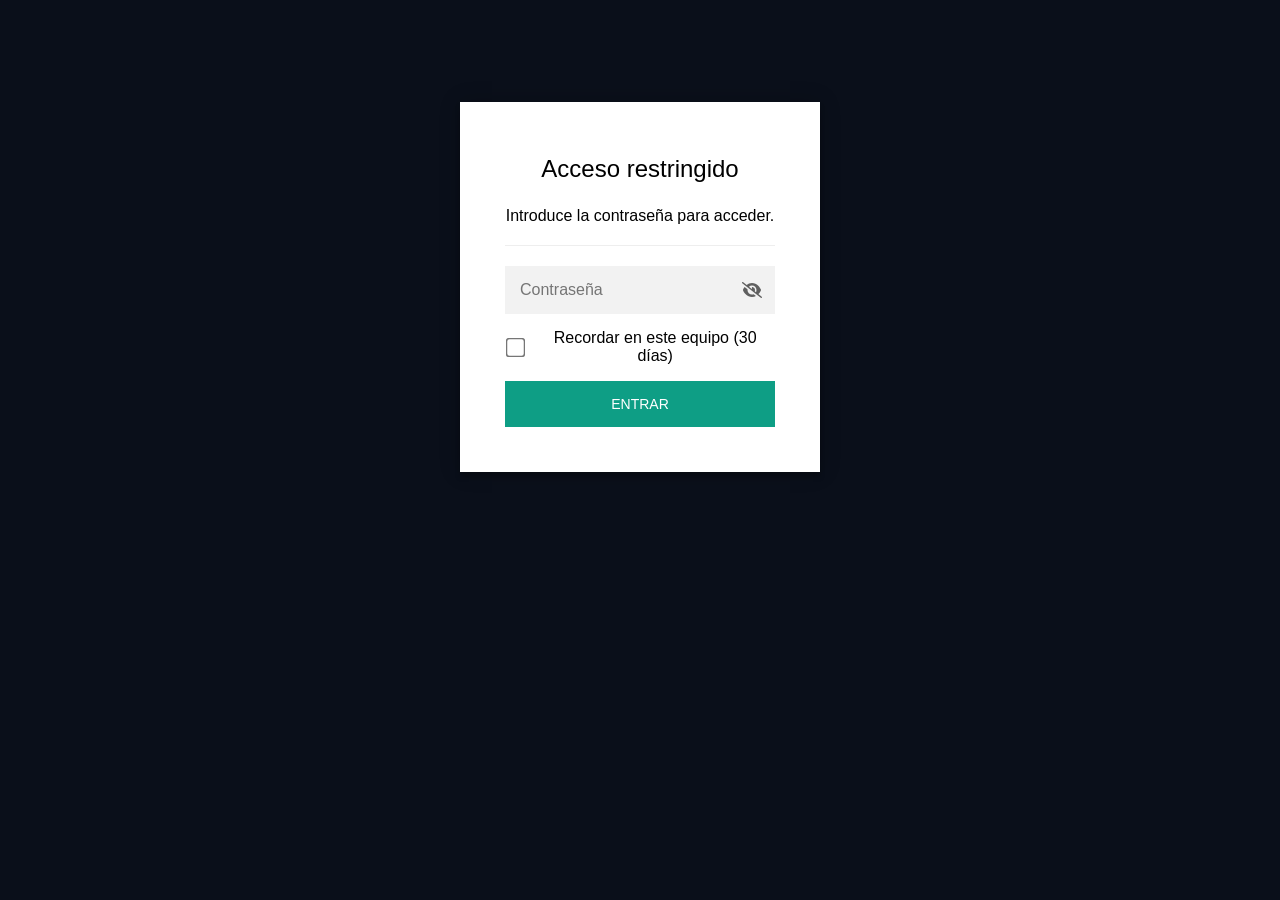
==== mccp-demo-completa-v0.1.0.html @ f87495f0 "Demo completa (presentador A→D) + portada por bloques + Fase D (cifrado) Co-Authored-By: Claude Opus" ====
<!DOCTYPE html>
<html class="staticrypt-html">
    <head>
        <meta charset="utf-8" />
        <title>Acceso restringido</title>
        <meta name="viewport" content="width=device-width, initial-scale=1" />

        <!-- do not cache this page -->
        <meta http-equiv="cache-control" content="max-age=0" />
        <meta http-equiv="cache-control" content="no-cache" />
        <meta http-equiv="expires" content="0" />
        <meta http-equiv="expires" content="Tue, 01 Jan 1980 1:00:00 GMT" />
        <meta http-equiv="pragma" content="no-cache" />

        <style>
            .staticrypt-hr {
                margin-top: 20px;
                margin-bottom: 20px;
                border: 0;
                border-top: 1px solid #eee;
            }

            .staticrypt-page {
                width: 360px;
                padding: 8% 0 0;
                margin: auto;
                box-sizing: border-box;
            }

            .staticrypt-form {
                position: relative;
                z-index: 1;
                background: #ffffff;
                max-width: 360px;
                margin: 0 auto 100px;
                padding: 45px;
                text-align: center;
                box-shadow: 0 0 20px 0 rgba(0, 0, 0, 0.2), 0 5px 5px 0 rgba(0, 0, 0, 0.24);
            }

            .staticrypt-form input[type="password"],
            input[type="text"] {
                background: inherit;
                border: 0;
                box-sizing: border-box; /* This ensures padding is included in the total width */
                font-size: 14px;
                outline: 0;
                padding: 15px 30px 15px 15px; /* Adjust the padding to ensure there is space for the icon */
                width: 100%;
            }

            .staticrypt-password-container {
                position: relative;
                outline: 0;
                background: #f2f2f2;
                width: 100%;
                border: 0;
                margin: 0 0 15px;
                box-sizing: border-box;
            }

            .staticrypt-toggle-password-visibility {
                cursor: pointer;
                height: 20px;
                opacity: 60%;
                padding: 13px;
                position: absolute;
                right: 0;
                top: 50%;
                transform: translateY(-50%);
                width: 20px;
            }

            .staticrypt-form .staticrypt-decrypt-button {
                text-transform: uppercase;
                outline: 0;
                background: #0e9e85;
                width: 100%;
                border: 0;
                padding: 15px;
                color: #ffffff;
                font-size: 14px;
                cursor: pointer;
            }

            .staticrypt-form .staticrypt-decrypt-button:hover,
            .staticrypt-form .staticrypt-decrypt-button:active,
            .staticrypt-form .staticrypt-decrypt-button:focus {
                background: #0e9e85;
                filter: brightness(92%);
            }

            .staticrypt-html {
                height: 100%;
            }

            .staticrypt-body {
                height: 100%;
                margin: 0;
            }

            .staticrypt-content {
                height: 100%;
                margin-bottom: 1em;
                background: #0a0f1a;
                font-family: "Arial", sans-serif;
                -webkit-font-smoothing: antialiased;
                -moz-osx-font-smoothing: grayscale;
            }

            .staticrypt-instructions {
                margin-top: -1em;
                margin-bottom: 1em;
            }

            .staticrypt-title {
                font-size: 1.5em;
            }

            label.staticrypt-remember {
                display: flex;
                align-items: center;
                margin-bottom: 1em;
            }

            .staticrypt-remember input[type="checkbox"] {
                transform: scale(1.5);
                margin-right: 1em;
            }

            .hidden {
                display: none !important;
            }

            .staticrypt-spinner-container {
                height: 100%;
                display: flex;
                align-items: center;
                justify-content: center;
            }

            .staticrypt-spinner {
                display: inline-block;
                width: 2rem;
                height: 2rem;
                vertical-align: text-bottom;
                border: 0.25em solid gray;
                border-right-color: transparent;
                border-radius: 50%;
                -webkit-animation: spinner-border 0.75s linear infinite;
                animation: spinner-border 0.75s linear infinite;
                animation-duration: 0.75s;
                animation-timing-function: linear;
                animation-delay: 0s;
                animation-iteration-count: infinite;
                animation-direction: normal;
                animation-fill-mode: none;
                animation-play-state: running;
                animation-name: spinner-border;
            }

            @keyframes spinner-border {
                100% {
                    transform: rotate(360deg);
                }
            }

            @media screen and (-webkit-min-device-pixel-ratio: 0) {
                .staticrypt-form input[type="password"],
                input[type="text"] {
                    font-size: 16px;
                }
            }
        </style>
    </head>

    <body class="staticrypt-body">
        <div id="staticrypt_loading" class="staticrypt-spinner-container">
            <div class="staticrypt-spinner"></div>
        </div>

        <div id="staticrypt_content" class="staticrypt-content hidden">
            <div class="staticrypt-page">
                <div class="staticrypt-form">
                    <div class="staticrypt-instructions">
                        <p class="staticrypt-title">Acceso restringido</p>
                        <p>Introduce la contraseña para acceder.</p>
                    </div>

                    <hr class="staticrypt-hr" />

                    <form id="staticrypt-form" action="#" method="post">
                        <div class="staticrypt-password-container">
                            <input
                                id="staticrypt-password"
                                type="password"
                                name="password"
                                placeholder="Contraseña"
                                autofocus
                            />

                            <img
                                class="staticrypt-toggle-password-visibility"
                                alt="Show password"
                                title="Show password"
                                src="[data-uri]"
                            />
                        </div>

                        <label id="staticrypt-remember-label" class="staticrypt-remember hidden">
                            <input id="staticrypt-remember" type="checkbox" name="remember" />
                            Recordar en este equipo (30 días)
                        </label>

                        <input type="submit" class="staticrypt-decrypt-button" value="Entrar" />
                    </form>
                </div>
            </div>
        </div>

        <script>
            // these variables will be filled when generating the file - the template format is 'variable_name'
            const staticryptInitiator = ((function(){
  const exports = {};
  const cryptoEngine = ((function(){
  const exports = {};
  const { subtle } = crypto;

const IV_BITS = 16 * 8;
const HEX_BITS = 4;
const ENCRYPTION_ALGO = "AES-CBC";

/**
 * Translates between utf8 encoded hexadecimal strings
 * and Uint8Array bytes.
 */
const HexEncoder = {
    /**
     * hex string -> bytes
     * @param {string} hexString
     * @returns {Uint8Array}
     */
    parse: function (hexString) {
        if (hexString.length % 2 !== 0) throw "Invalid hexString";
        const arrayBuffer = new Uint8Array(hexString.length / 2);

        for (let i = 0; i < hexString.length; i += 2) {
            const byteValue = parseInt(hexString.substring(i, i + 2), 16);
            if (isNaN(byteValue)) {
                throw "Invalid hexString";
            }
            arrayBuffer[i / 2] = byteValue;
        }
        return arrayBuffer;
    },

    /**
     * bytes -> hex string
     * @param {Uint8Array} bytes
     * @returns {string}
     */
    stringify: function (bytes) {
        const hexBytes = [];

        for (let i = 0; i < bytes.length; ++i) {
            let byteString = bytes[i].toString(16);
            if (byteString.length < 2) {
                byteString = "0" + byteString;
            }
            hexBytes.push(byteString);
        }
        return hexBytes.join("");
    },
};

/**
 * Translates between utf8 strings and Uint8Array bytes.
 */
const UTF8Encoder = {
    parse: function (str) {
        return new TextEncoder().encode(str);
    },

    stringify: function (bytes) {
        return new TextDecoder().decode(bytes);
    },
};

/**
 * Salt and encrypt a msg with a password.
 */
async function encrypt(msg, hashedPassword) {
    // Must be 16 bytes, unpredictable, and preferably cryptographically random. However, it need not be secret.
    // https://developer.mozilla.org/en-US/docs/Web/API/SubtleCrypto/encrypt#parameters
    const iv = crypto.getRandomValues(new Uint8Array(IV_BITS / 8));

    const key = await subtle.importKey("raw", HexEncoder.parse(hashedPassword), ENCRYPTION_ALGO, false, ["encrypt"]);

    const encrypted = await subtle.encrypt(
        {
            name: ENCRYPTION_ALGO,
            iv: iv,
        },
        key,
        UTF8Encoder.parse(msg)
    );

    // iv will be 32 hex characters, we prepend it to the ciphertext for use in decryption
    return HexEncoder.stringify(iv) + HexEncoder.stringify(new Uint8Array(encrypted));
}
exports.encrypt = encrypt;

/**
 * Decrypt a salted msg using a password.
 *
 * @param {string} encryptedMsg
 * @param {string} hashedPassword
 * @returns {Promise<string>}
 */
async function decrypt(encryptedMsg, hashedPassword) {
    const ivLength = IV_BITS / HEX_BITS;
    const iv = HexEncoder.parse(encryptedMsg.substring(0, ivLength));
    const encrypted = encryptedMsg.substring(ivLength);

    const key = await subtle.importKey("raw", HexEncoder.parse(hashedPassword), ENCRYPTION_ALGO, false, ["decrypt"]);

    const outBuffer = await subtle.decrypt(
        {
            name: ENCRYPTION_ALGO,
            iv: iv,
        },
        key,
        HexEncoder.parse(encrypted)
    );

    return UTF8Encoder.stringify(new Uint8Array(outBuffer));
}
exports.decrypt = decrypt;

/**
 * Salt and hash the password so it can be stored in localStorage without opening a password reuse vulnerability.
 *
 * @param {string} password
 * @param {string} salt
 * @returns {Promise<string>}
 */
async function hashPassword(password, salt) {
    // we hash the password in multiple steps, each adding more iterations. This is because we used to allow less
    // iterations, so for backward compatibility reasons, we need to support going from that to more iterations.
    let hashedPassword = await hashLegacyRound(password, salt);

    hashedPassword = await hashSecondRound(hashedPassword, salt);

    return hashThirdRound(hashedPassword, salt);
}
exports.hashPassword = hashPassword;

/**
 * This hashes the password with 1k iterations. This is a low number, we need this function to support backwards
 * compatibility.
 *
 * @param {string} password
 * @param {string} salt
 * @returns {Promise<string>}
 */
function hashLegacyRound(password, salt) {
    return pbkdf2(password, salt, 1000, "SHA-1");
}
exports.hashLegacyRound = hashLegacyRound;

/**
 * Add a second round of iterations. This is because we used to use 1k, so for backwards compatibility with
 * remember-me/autodecrypt links, we need to support going from that to more iterations.
 *
 * @param hashedPassword
 * @param salt
 * @returns {Promise<string>}
 */
function hashSecondRound(hashedPassword, salt) {
    return pbkdf2(hashedPassword, salt, 14000, "SHA-256");
}
exports.hashSecondRound = hashSecondRound;

/**
 * Add a third round of iterations to bring total number to 600k. This is because we used to use 1k, then 15k, so for
 * backwards compatibility with remember-me/autodecrypt links, we need to support going from that to more iterations.
 *
 * @param hashedPassword
 * @param salt
 * @returns {Promise<string>}
 */
function hashThirdRound(hashedPassword, salt) {
    return pbkdf2(hashedPassword, salt, 585000, "SHA-256");
}
exports.hashThirdRound = hashThirdRound;

/**
 * Salt and hash the password so it can be stored in localStorage without opening a password reuse vulnerability.
 *
 * @param {string} password
 * @param {string} salt
 * @param {int} iterations
 * @param {string} hashAlgorithm
 * @returns {Promise<string>}
 */
async function pbkdf2(password, salt, iterations, hashAlgorithm) {
    const key = await subtle.importKey("raw", UTF8Encoder.parse(password), "PBKDF2", false, ["deriveBits"]);

    const keyBytes = await subtle.deriveBits(
        {
            name: "PBKDF2",
            hash: hashAlgorithm,
            iterations,
            salt: UTF8Encoder.parse(salt),
        },
        key,
        256
    );

    return HexEncoder.stringify(new Uint8Array(keyBytes));
}

function generateRandomSalt() {
    const bytes = crypto.getRandomValues(new Uint8Array(128 / 8));

    return HexEncoder.stringify(new Uint8Array(bytes));
}
exports.generateRandomSalt = generateRandomSalt;

async function signMessage(hashedPassword, message) {
    const key = await subtle.importKey(
        "raw",
        HexEncoder.parse(hashedPassword),
        {
            name: "HMAC",
            hash: "SHA-256",
        },
        false,
        ["sign"]
    );
    const signature = await subtle.sign("HMAC", key, UTF8Encoder.parse(message));

    return HexEncoder.stringify(new Uint8Array(signature));
}
exports.signMessage = signMessage;

function getRandomAlphanum() {
    const possibleCharacters = "abcdefghijklmnopqrstuvwxyzABCDEFGHIJKLMNOPQRSTUVWXYZ0123456789";

    let byteArray;
    let parsedInt;

    // Keep generating new random bytes until we get a value that falls
    // within a range that can be evenly divided by possibleCharacters.length
    do {
        byteArray = crypto.getRandomValues(new Uint8Array(1));
        // extract the lowest byte to get an int from 0 to 255 (probably unnecessary, since we're only generating 1 byte)
        parsedInt = byteArray[0] & 0xff;
    } while (parsedInt >= 256 - (256 % possibleCharacters.length));

    // Take the modulo of the parsed integer to get a random number between 0 and totalLength - 1
    const randomIndex = parsedInt % possibleCharacters.length;

    return possibleCharacters[randomIndex];
}

/**
 * Generate a random string of a given length.
 *
 * @param {int} length
 * @returns {string}
 */
function generateRandomString(length) {
    let randomString = "";

    for (let i = 0; i < length; i++) {
        randomString += getRandomAlphanum();
    }

    return randomString;
}
exports.generateRandomString = generateRandomString;

  return exports;
})());
const codec = ((function(){
  const exports = {};
  /**
 * Initialize the codec with the provided cryptoEngine - this return functions to encode and decode messages.
 *
 * @param cryptoEngine - the engine to use for encryption / decryption
 */
function init(cryptoEngine) {
    const exports = {};

    /**
     * Top-level function for encoding a message.
     * Includes password hashing, encryption, and signing.
     *
     * @param {string} msg
     * @param {string} password
     * @param {string} salt
     *
     * @returns {string} The encoded text
     */
    async function encode(msg, password, salt) {
        const hashedPassword = await cryptoEngine.hashPassword(password, salt);

        const encrypted = await cryptoEngine.encrypt(msg, hashedPassword);

        // we use the hashed password in the HMAC because this is effectively what will be used a password (so we can store
        // it in localStorage safely, we don't use the clear text password)
        const hmac = await cryptoEngine.signMessage(hashedPassword, encrypted);

        return hmac + encrypted;
    }
    exports.encode = encode;

    /**
     * Encode using a password that has already been hashed. This is useful to encode multiple messages in a row, that way
     * we don't need to hash the password multiple times.
     *
     * @param {string} msg
     * @param {string} hashedPassword
     *
     * @returns {string} The encoded text
     */
    async function encodeWithHashedPassword(msg, hashedPassword) {
        const encrypted = await cryptoEngine.encrypt(msg, hashedPassword);

        // we use the hashed password in the HMAC because this is effectively what will be used a password (so we can store
        // it in localStorage safely, we don't use the clear text password)
        const hmac = await cryptoEngine.signMessage(hashedPassword, encrypted);

        return hmac + encrypted;
    }
    exports.encodeWithHashedPassword = encodeWithHashedPassword;

    /**
     * Top-level function for decoding a message.
     * Includes signature check and decryption.
     *
     * @param {string} signedMsg
     * @param {string} hashedPassword
     * @param {string} salt
     * @param {int} backwardCompatibleAttempt
     * @param {string} originalPassword
     *
     * @returns {Object} {success: true, decoded: string} | {success: false, message: string}
     */
    async function decode(signedMsg, hashedPassword, salt, backwardCompatibleAttempt = 0, originalPassword = "") {
        const encryptedHMAC = signedMsg.substring(0, 64);
        const encryptedMsg = signedMsg.substring(64);
        const decryptedHMAC = await cryptoEngine.signMessage(hashedPassword, encryptedMsg);

        if (decryptedHMAC !== encryptedHMAC) {
            // we have been raising the number of iterations in the hashing algorithm multiple times, so to support the old
            // remember-me/autodecrypt links we need to try bringing the old hashes up to speed.
            originalPassword = originalPassword || hashedPassword;
            if (backwardCompatibleAttempt === 0) {
                const updatedHashedPassword = await cryptoEngine.hashThirdRound(originalPassword, salt);

                return decode(signedMsg, updatedHashedPassword, salt, backwardCompatibleAttempt + 1, originalPassword);
            }
            if (backwardCompatibleAttempt === 1) {
                let updatedHashedPassword = await cryptoEngine.hashSecondRound(originalPassword, salt);
                updatedHashedPassword = await cryptoEngine.hashThirdRound(updatedHashedPassword, salt);

                return decode(signedMsg, updatedHashedPassword, salt, backwardCompatibleAttempt + 1, originalPassword);
            }

            return { success: false, message: "Signature mismatch" };
        }

        return {
            success: true,
            decoded: await cryptoEngine.decrypt(encryptedMsg, hashedPassword),
        };
    }
    exports.decode = decode;

    return exports;
}
exports.init = init;

  return exports;
})());
const decode = codec.init(cryptoEngine).decode;

/**
 * Initialize the staticrypt module, that exposes functions callbable by the password_template.
 *
 * @param {{
 *  staticryptEncryptedMsgUniqueVariableName: string,
 *  isRememberEnabled: boolean,
 *  rememberDurationInDays: number,
 *  staticryptSaltUniqueVariableName: string,
 * }} staticryptConfig - object of data that is stored on the password_template at encryption time.
 *
 * @param {{
 *  rememberExpirationKey: string,
 *  rememberPassphraseKey: string,
 *  replaceHtmlCallback: function,
 *  clearLocalStorageCallback: function,
 * }} templateConfig - object of data that can be configured by a custom password_template.
 */
function init(staticryptConfig, templateConfig) {
    const exports = {};

    /**
     * Decrypt our encrypted page, replace the whole HTML.
     *
     * @param {string} hashedPassword
     * @returns {Promise<boolean>}
     */
    async function decryptAndReplaceHtml(hashedPassword) {
        const { staticryptEncryptedMsgUniqueVariableName, staticryptSaltUniqueVariableName } = staticryptConfig;
        const { replaceHtmlCallback } = templateConfig;

        const result = await decode(
            staticryptEncryptedMsgUniqueVariableName,
            hashedPassword,
            staticryptSaltUniqueVariableName
        );
        if (!result.success) {
            return false;
        }
        const plainHTML = result.decoded;

        // if the user configured a callback call it, otherwise just replace the whole HTML
        if (typeof replaceHtmlCallback === "function") {
            replaceHtmlCallback(plainHTML);
        } else {
            document.write(plainHTML);
            document.close();
        }

        return true;
    }

    /**
     * Attempt to decrypt the page and replace the whole HTML.
     *
     * @param {string} password
     * @param {boolean} isRememberChecked
     *
     * @returns {Promise<{isSuccessful: boolean, hashedPassword?: string}>} - we return an object, so that if we want to
     *   expose more information in the future we can do it without breaking the password_template
     */
    async function handleDecryptionOfPage(password, isRememberChecked) {
        const { staticryptSaltUniqueVariableName } = staticryptConfig;

        // decrypt and replace the whole page
        const hashedPassword = await cryptoEngine.hashPassword(password, staticryptSaltUniqueVariableName);
        return handleDecryptionOfPageFromHash(hashedPassword, isRememberChecked);
    }
    exports.handleDecryptionOfPage = handleDecryptionOfPage;

    async function handleDecryptionOfPageFromHash(hashedPassword, isRememberChecked) {
        const { isRememberEnabled, rememberDurationInDays } = staticryptConfig;
        const { rememberExpirationKey, rememberPassphraseKey } = templateConfig;

        const isDecryptionSuccessful = await decryptAndReplaceHtml(hashedPassword);

        if (!isDecryptionSuccessful) {
            return {
                isSuccessful: false,
                hashedPassword,
            };
        }

        // remember the hashedPassword and set its expiration if necessary
        if (isRememberEnabled && isRememberChecked) {
            window.localStorage.setItem(rememberPassphraseKey, hashedPassword);

            // set the expiration if the duration isn't 0 (meaning no expiration)
            if (rememberDurationInDays > 0) {
                window.localStorage.setItem(
                    rememberExpirationKey,
                    (new Date().getTime() + rememberDurationInDays * 24 * 60 * 60 * 1000).toString()
                );
            }
        }

        return {
            isSuccessful: true,
            hashedPassword,
        };
    }
    exports.handleDecryptionOfPageFromHash = handleDecryptionOfPageFromHash;

    /**
     * Clear localstorage from staticrypt related values
     */
    function clearLocalStorage() {
        const { clearLocalStorageCallback, rememberExpirationKey, rememberPassphraseKey } = templateConfig;

        if (typeof clearLocalStorageCallback === "function") {
            clearLocalStorageCallback();
        } else {
            localStorage.removeItem(rememberPassphraseKey);
            localStorage.removeItem(rememberExpirationKey);
        }
    }

    async function handleDecryptOnLoad() {
        let isSuccessful = await decryptOnLoadFromUrl();

        if (!isSuccessful) {
            isSuccessful = await decryptOnLoadFromRememberMe();
        }

        return { isSuccessful };
    }
    exports.handleDecryptOnLoad = handleDecryptOnLoad;

    /**
     * Clear storage if we are logging out
     *
     * @returns {boolean} - whether we logged out
     */
    function logoutIfNeeded() {
        const logoutKey = "staticrypt_logout";

        // handle logout through query param
        const queryParams = new URLSearchParams(window.location.search);
        if (queryParams.has(logoutKey)) {
            clearLocalStorage();
            return true;
        }

        // handle logout through URL fragment
        const hash = window.location.hash.substring(1);
        if (hash.includes(logoutKey)) {
            clearLocalStorage();
            return true;
        }

        return false;
    }

    /**
     * To be called on load: check if we want to try to decrypt and replace the HTML with the decrypted content, and
     * try to do it if needed.
     *
     * @returns {Promise<boolean>} true if we derypted and replaced the whole page, false otherwise
     */
    async function decryptOnLoadFromRememberMe() {
        const { rememberDurationInDays } = staticryptConfig;
        const { rememberExpirationKey, rememberPassphraseKey } = templateConfig;

        // if we are login out, terminate
        if (logoutIfNeeded()) {
            return false;
        }

        // if there is expiration configured, check if we're not beyond the expiration
        if (rememberDurationInDays && rememberDurationInDays > 0) {
            const expiration = localStorage.getItem(rememberExpirationKey),
                isExpired = expiration && new Date().getTime() > parseInt(expiration);

            if (isExpired) {
                clearLocalStorage();
                return false;
            }
        }

        const hashedPassword = localStorage.getItem(rememberPassphraseKey);

        if (hashedPassword) {
            // try to decrypt
            const isDecryptionSuccessful = await decryptAndReplaceHtml(hashedPassword);

            // if the decryption is unsuccessful the password might be wrong - silently clear the saved data and let
            // the user fill the password form again
            if (!isDecryptionSuccessful) {
                clearLocalStorage();
                return false;
            }

            return true;
        }

        return false;
    }

    async function decryptOnLoadFromUrl() {
        const passwordKey = "staticrypt_pwd";
        const rememberMeKey = "remember_me";

        // try to get the password from the query param (for backward compatibility - we now want to avoid this method,
        // since it sends the hashed password to the server which isn't needed)
        const queryParams = new URLSearchParams(window.location.search);
        const hashedPasswordQuery = queryParams.get(passwordKey);
        const rememberMeQuery = queryParams.get(rememberMeKey);

        const urlFragment = window.location.hash.substring(1);
        // get the password from the url fragment
        const hashedPasswordRegexMatch = urlFragment.match(new RegExp(passwordKey + "=([^&]*)"));
        const hashedPasswordFragment = hashedPasswordRegexMatch ? hashedPasswordRegexMatch[1] : null;
        const rememberMeFragment = urlFragment.includes(rememberMeKey);

        const hashedPassword = hashedPasswordFragment || hashedPasswordQuery;
        const rememberMe = rememberMeFragment || rememberMeQuery;

        if (hashedPassword) {
            return handleDecryptionOfPageFromHash(hashedPassword, rememberMe);
        }

        return false;
    }

    return exports;
}
exports.init = init;

  return exports;
})());
            const templateError = "Contraseña incorrecta",
                templateToggleAltShow = "Show password",
                templateToggleAltHide = "Hide password",
                isRememberEnabled = true,
                staticryptConfig = {"staticryptEncryptedMsgUniqueVariableName":"[base64]","isRememberEnabled":true,"rememberDurationInDays":30,"staticryptSaltUniqueVariableName":"b881f6f04e77490e71fff2494b712388"};

            // you can edit these values to customize some of the behavior of StatiCrypt
            const templateConfig = {
                rememberExpirationKey: "staticrypt_expiration",
                rememberPassphraseKey: "staticrypt_passphrase",
                replaceHtmlCallback: null,
                clearLocalStorageCallback: null,
            };

            // init the staticrypt engine
            const staticrypt = staticryptInitiator.init(staticryptConfig, templateConfig);

            // try to automatically decrypt on load if there is a saved password
            window.onload = async function () {
                const { isSuccessful } = await staticrypt.handleDecryptOnLoad();

                // if we didn't decrypt anything on load, show the password prompt. Otherwise the content has already been
                // replaced, no need to do anything
                if (!isSuccessful) {
                    // hide loading screen
                    document.getElementById("staticrypt_loading").classList.add("hidden");
                    document.getElementById("staticrypt_content").classList.remove("hidden");
                    document.getElementById("staticrypt-password").focus();

                    // show the remember me checkbox
                    if (isRememberEnabled) {
                        document.getElementById("staticrypt-remember-label").classList.remove("hidden");
                    }
                }
            };

            // toggle password visibility
            const toggleIcon = document.querySelector(".staticrypt-toggle-password-visibility");
            // these two icons are coming from FontAwesome
            const imgSrcEyeClosed =
                "[data-uri]";
            const imgSrcEyeOpened =
                "[data-uri]";
            toggleIcon.addEventListener("click", function () {
                const passwordInput = document.getElementById("staticrypt-password");
                if (passwordInput.type === "password") {
                    passwordInput.type = "text";
                    toggleIcon.src = imgSrcEyeOpened;
                    toggleIcon.alt = templateToggleAltHide;
                    toggleIcon.title = templateToggleAltHide;
                } else {
                    passwordInput.type = "password";
                    toggleIcon.src = imgSrcEyeClosed;
                    toggleIcon.alt = templateToggleAltShow;
                    toggleIcon.title = templateToggleAltShow;
                }
            });

            // handle password form submission
            document.getElementById("staticrypt-form").addEventListener("submit", async function (e) {
                e.preventDefault();

                const password = document.getElementById("staticrypt-password").value,
                    isRememberChecked = document.getElementById("staticrypt-remember").checked;

                const { isSuccessful } = await staticrypt.handleDecryptionOfPage(password, isRememberChecked);

                if (!isSuccessful) {
                    alert(templateError);
                }
            });
        </script>
    </body>
</html>
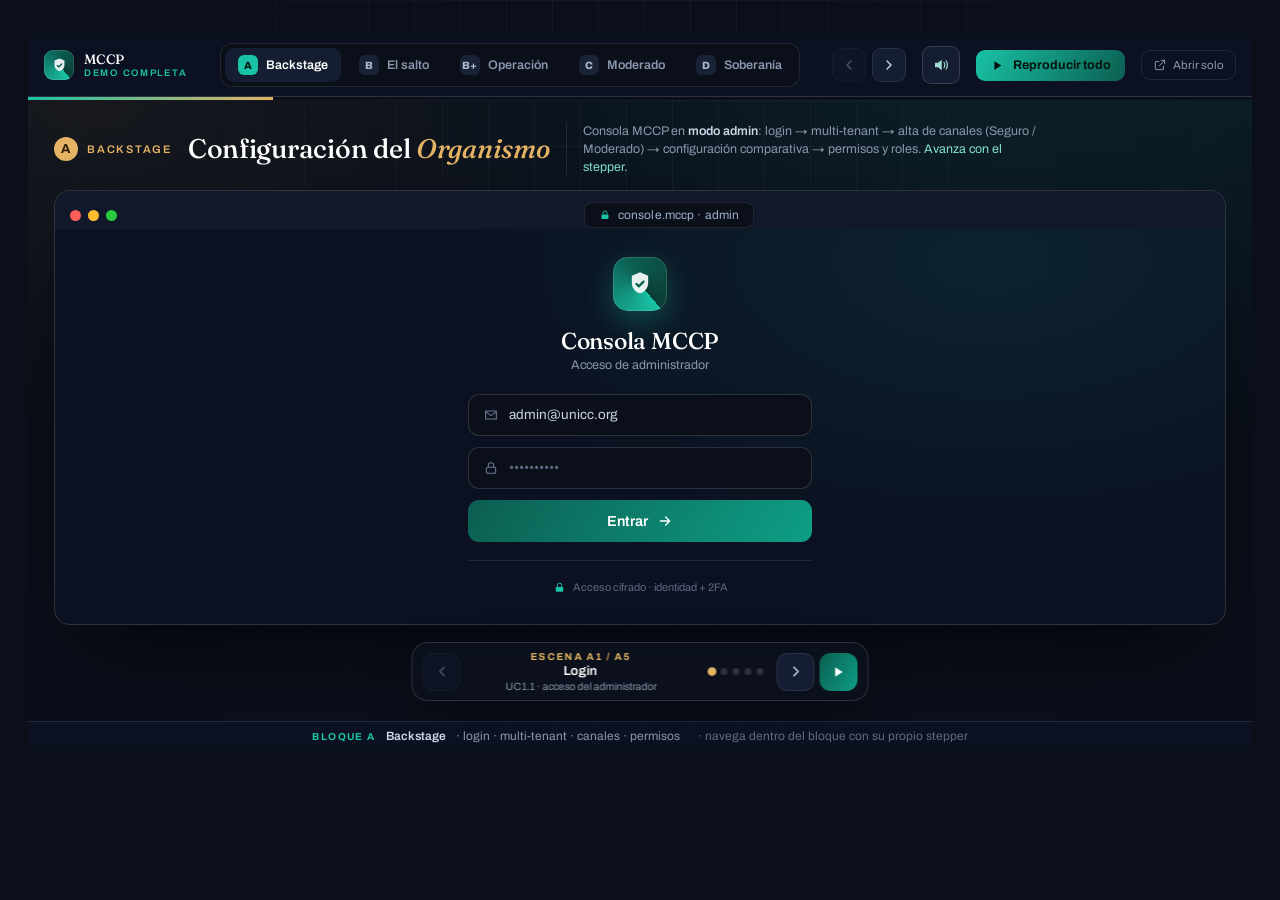
==== commit aa0b70e7: "Quitar protección por contraseña (sitio en claro) + locución a 0.82 (−20%) Co-Authored-By: Claude Op" ====
--- a/mccp-demo-completa-v0.1.0.html
+++ b/mccp-demo-completa-v0.1.0.html
@@ -1,892 +1,199 @@
 <!DOCTYPE html>
-<html class="staticrypt-html">
-    <head>
-        <meta charset="utf-8" />
-        <title>Acceso restringido</title>
-        <meta name="viewport" content="width=device-width, initial-scale=1" />
+<html lang="es">
+<head>
+<meta charset="UTF-8">
+<meta name="viewport" content="width=device-width, initial-scale=1.0">
+<meta name="robots" content="noindex, nofollow">
+<title>MCCP · Demo completa</title>
+<link rel="preconnect" href="https://fonts.googleapis.com">
+<link rel="preconnect" href="https://fonts.gstatic.com" crossorigin>
+<link href="https://fonts.googleapis.com/css2?family=Fraunces:opsz,wght@9..144,400;9..144,500;9..144,600&family=Archivo:wght@400;500;600;700&display=swap" rel="stylesheet">
+<link rel="stylesheet" href="assets/mccp-ui.css">
+<style>
+  html,body{height:100%}
+  body{margin:0;height:100vh;overflow:hidden;background:var(--ink);color:var(--text);font-family:"Archivo",sans-serif;display:flex;flex-direction:column;-webkit-font-smoothing:antialiased}
+  /* top bar */
+  .bar{flex:none;display:flex;align-items:center;gap:16px;padding:9px 16px;background:#0b1120;border-bottom:1px solid var(--line-2);z-index:5}
+  .bar .brand{display:flex;align-items:center;gap:10px;flex:none}
+  .bar .brand .mk{width:30px;height:30px;border-radius:9px;background:conic-gradient(from 140deg,var(--teal),var(--teal-deep) 60%,#0a3d36);display:grid;place-items:center;box-shadow:inset 0 0 0 1px rgba(255,255,255,.12)}
+  .bar .brand .mk svg{width:17px;height:17px}
+  .bar .brand .tt{line-height:1}
+  .bar .brand .tt b{font-family:"Fraunces",serif;font-weight:500;font-size:13.5px;color:#fff;letter-spacing:.02em}
+  .bar .brand .tt span{display:block;font-size:9.5px;letter-spacing:.18em;text-transform:uppercase;color:var(--teal);font-weight:600;margin-top:2px}
+  .tabs{display:flex;gap:5px;background:#0a0f1a;border:1px solid var(--line);border-radius:12px;padding:4px;margin:0 auto;overflow-x:auto;max-width:100%;scrollbar-width:none}
+  .tabs::-webkit-scrollbar{display:none}
+  .tabs button{border:0;background:transparent;color:var(--muted);font-family:"Archivo";font-size:12.5px;font-weight:600;padding:7px 13px;border-radius:9px;cursor:pointer;display:flex;align-items:center;gap:8px;white-space:nowrap;transition:.15s}
+  .tabs button .bg{width:20px;height:20px;border-radius:6px;display:grid;place-items:center;font-size:10.5px;font-weight:800;flex:none;background:#1a2236;color:#aeb9cc}
+  .tabs button:hover{color:#cdd6e6}
+  .tabs button.on{background:#141d31;color:#fff}
+  .tabs button.on .bg{background:var(--teal);color:#04140f}
+  .tabs button.on.gold .bg{background:var(--gold);color:#2a1d05}
+  .tabs button.on.tealx .bg{background:#7fe3cf;color:#04140f}
+  .bar .nav{display:flex;gap:6px;flex:none}
+  .bar .nav button{width:34px;height:34px;border-radius:9px;border:1px solid var(--line);background:#141d31;color:#cdd6e6;display:grid;place-items:center;cursor:pointer}
+  .bar .nav button:hover{background:#1b2742}.bar .nav button:disabled{opacity:.35;cursor:default}
+  .bar .nav button svg{width:16px;height:16px}
+  .bar .ext{flex:none;display:flex;align-items:center;gap:6px;font-size:11.5px;color:var(--muted);text-decoration:none;border:1px solid var(--line);border-radius:9px;padding:7px 11px;transition:.15s}
+  .bar .ext:hover{color:#cdd6e6;border-color:var(--line-2)}
+  .bar .ext svg{width:14px;height:14px}
+  /* progress strip */
+  .prog{flex:none;height:3px;background:#0a0f1a;position:relative;overflow:hidden}
+  .prog .fill{position:absolute;left:0;top:0;bottom:0;background:linear-gradient(90deg,var(--teal),var(--gold));transition:width .35s ease}
+  /* stage */
+  .frameWrap{flex:1;min-height:0;position:relative;background:var(--ink)}
+  iframe{width:100%;height:100%;border:0;display:block;background:var(--ink)}
+  .bar .playall{flex:none;display:flex;align-items:center;gap:8px;font-family:"Archivo";font-size:12.5px;font-weight:700;border:0;border-radius:9px;padding:8px 14px;cursor:pointer;background:linear-gradient(120deg,#19c3a6,#0c5e51);color:#04140f}
+  .bar .playall:hover{filter:brightness(1.07)}.bar .playall svg{width:15px;height:15px}
+  @media(max-width:980px){.bar .playall span{display:none}}
+  .loading{position:absolute;inset:0;display:grid;place-items:center;pointer-events:none;opacity:0;transition:.2s}
+  .loading.on{opacity:1}
+  .loading .sp{width:34px;height:34px;border-radius:50%;border:3px solid rgba(255,255,255,.12);border-top-color:var(--teal);animation:spin .8s linear infinite}
+  @keyframes spin{to{transform:rotate(360deg)}}
+  .caption{flex:none;display:flex;align-items:center;justify-content:center;gap:10px;padding:7px 16px;background:#0b1120;border-top:1px solid var(--line);font-size:12px;color:var(--muted)}
+  .caption b{color:#cdd6e6;font-weight:600}
+  .caption .act{font-size:10px;letter-spacing:.14em;text-transform:uppercase;color:var(--teal);font-weight:700}
+  .caption .hint{margin-left:8px;color:var(--muted-2)}
+  @media(max-width:820px){.bar .brand .tt,.bar .ext span{display:none}.tabs button .lbl{display:none}}
+  .voicebtn{flex:none;width:38px;height:38px;border-radius:9px;border:1px solid var(--line-2);background:#141d31;color:#9fdccd;display:grid;place-items:center;cursor:pointer;transition:.15s}
+  .voicebtn:hover{background:#1b2742}.voicebtn.off{color:#6b7a93}.voicebtn svg{width:18px;height:18px}
+  .narrbar{flex:none;display:none;align-items:center;justify-content:center;gap:12px;padding:11px 18px;background:#0b1c1a;border-top:1px solid rgba(25,195,166,.28)}
+  .narrbar.show{display:flex}
+  .narrbar .ic{flex:none;color:var(--teal);display:grid;place-items:center}.narrbar .ic svg{width:20px;height:20px}
+  #narrText{font-size:14px;color:#e6fbf5;line-height:1.45;max-width:1040px;text-align:center}
+</style>
+</head>
+<body>
+  <div class="bar">
+    <div class="brand"><div class="mk"><svg viewBox="0 0 24 24" fill="none"><path d="M12 2l7 3v6c0 4.4-3 8.3-7 9-4-.7-7-4.6-7-9V5l7-3z" fill="#fff" opacity=".9"/><path d="M9 12l2 2 4-4" stroke="#0c5e51" stroke-width="2" stroke-linecap="round" stroke-linejoin="round"/></svg></div><div class="tt"><b>MCCP</b><span>Demo completa</span></div></div>
+    <div class="tabs" id="tabs"></div>
+    <div class="nav"><button id="prev" aria-label="Anterior"><svg viewBox="0 0 24 24" fill="none"><path d="M15 6l-6 6 6 6" stroke="currentColor" stroke-width="2" stroke-linecap="round" stroke-linejoin="round"/></svg></button><button id="next" aria-label="Siguiente"><svg viewBox="0 0 24 24" fill="none"><path d="M9 6l6 6-6 6" stroke="currentColor" stroke-width="2" stroke-linecap="round" stroke-linejoin="round"/></svg></button></div>
+    <button class="voicebtn" id="voiceBtn" aria-label="Locución por voz" title="Locución por voz"><svg viewBox="0 0 24 24" fill="none"></svg></button>
+    <button class="playall" id="playAll" aria-label="Reproducir todo"><svg viewBox="0 0 24 24" id="playAllIco"><path d="M7 5v14l11-7z" fill="#04140f"/></svg><span>Reproducir todo</span></button>
+    <a class="ext" id="openTab" href="#" target="_blank" rel="noopener"><svg viewBox="0 0 24 24" fill="none"><path d="M14 4h6v6M20 4l-9 9M18 14v5a1 1 0 01-1 1H5a1 1 0 01-1-1V7a1 1 0 011-1h5" stroke="currentColor" stroke-width="1.7" stroke-linecap="round" stroke-linejoin="round"/></svg><span>Abrir solo</span></a>
+  </div>
+  <div class="prog"><div class="fill" id="progFill"></div></div>
+  <div class="frameWrap">
+    <iframe id="frame" title="Bloque de la demo"></iframe>
+    <div class="loading on" id="loading"><div class="sp"></div></div>
+  </div>
+  <div class="narrbar" id="narrbar"><span class="ic"><svg viewBox="0 0 24 24" fill="none"><path d="M4 9v6h4l5 4V5L8 9H4z" fill="currentColor"/><path d="M16 8.5c1.4 1 1.4 6 0 7M18.7 6.5c2.4 2 2.4 9 0 11" stroke="currentColor" stroke-width="1.6" fill="none" stroke-linecap="round"/></svg></span><span id="narrText"></span></div>
+  <div class="caption"><span class="act" id="capAct">Bloque A</span><b id="capTitle">Backstage</b><span id="capDesc">configuración del Organismo</span><span class="hint">· navega dentro del bloque con su propio stepper</span></div>
 
-        <!-- do not cache this page -->
-        <meta http-equiv="cache-control" content="max-age=0" />
-        <meta http-equiv="cache-control" content="no-cache" />
-        <meta http-equiv="expires" content="0" />
-        <meta http-equiv="expires" content="Tue, 01 Jan 1980 1:00:00 GMT" />
-        <meta http-equiv="pragma" content="no-cache" />
+<script>
+(function(){
+  var HASH = "";
+  var blocks=[
+    {k:"A",  cls:"",      file:"mccp-demo-fase-A-backstage-v0.1.0.html",   lbl:"Backstage",  act:"Bloque A", desc:"login · multi-tenant · canales · permisos"},
+    {k:"B",  cls:"tealx", file:"mccp-demo-recorrido-v0.1.0.html",          lbl:"El salto",   act:"Bloque B", desc:"WhatsApp → sala securizada · 3 vistas + recorrido"},
+    {k:"B+", cls:"tealx", file:"mccp-demo-fase-B-anadidos-v0.1.0.html",     lbl:"Operación",  act:"Bloque B", desc:"alta de Agente · permiso en vivo · tercero"},
+    {k:"C",  cls:"gold",  file:"mccp-demo-fase-C-moderado-v0.1.0.html",     lbl:"Moderado",   act:"Bloque C", desc:"moderación en vivo · log"},
+    {k:"D",  cls:"",      file:"mccp-demo-fase-D-soberania-v0.1.0.html",    lbl:"Soberanía",  act:"Bloque D", desc:"claro vs. cifrado · auditoría · retención"}
+  ];
+  var cur=0, TOTAL=blocks.length, nonce=0, allPlaying=false;
+  var $=function(s){return document.querySelector(s)};
+  var tabsEl=$("#tabs"), frame=$("#frame"), loading=$("#loading");
 
-        <style>
-            .staticrypt-hr {
-                margin-top: 20px;
-                margin-bottom: 20px;
-                border: 0;
-                border-top: 1px solid #eee;
-            }
+  // ---- locución por escena (la transición ocurre al terminar la frase) ----
+  var NARR=[
+    [ "Empezamos en la consola de MCCP. El administrador del Organismo accede con identidad y doble factor.",
+      "La plataforma es multi-tenant: cada Organismo es un espacio aislado, con sus canales, usuarios y configuración. Abrimos el de UNICC.",
+      "Damos de alta dos canales sobre WhatsApp: uno seguro, cifrado y con bot; y otro moderado, con moderación de contenido.",
+      "Los vemos lado a lado: el canal seguro cifra y gobierna con BYOK; el moderado aplica políticas de moderación.",
+      "Y definimos los permisos por rol: administrador, manager, agente e invitado, por grupos o de forma individual." ],
+    [ "Pasamos al salto, el corazón de la demo. El Usuario entra por WhatsApp, el canal de siempre, y le recibe el bot.",
+      "Plantea su consulta: necesita aportar documentación a su expediente.",
+      "Como implica datos sensibles, el bot escala la conversación a un agente.",
+      "La agente, Marta, toma la conversación y prepara una sala cifrada.",
+      "Aquí está el salto: la agente abre una conversación securizada y envía la invitación por WhatsApp.",
+      "El Usuario verifica su identidad con un Flow y un código que llega por SMS, en un factor separado del enlace.",
+      "Ya verificado, entra a la sala securizada, sobre el mismo móvil, en un navegador integrado.",
+      "Y aporta los adjuntos del expediente: imagen, nota de voz y PDF, todos cifrados.",
+      "La agente añade una nota interna, invisible para el Usuario.",
+      "Cierra la conversación: se archiva cifrada y el enlace queda invalidado." ],
+    [ "Veamos la operación del equipo. El manager da de alta a una agente por correo.",
+      "La agente crea su contraseña y entra con una vista limitada; el manager conserva el acceso completo.",
+      "En la conversación, un dato del Usuario aparece enmascarado para la agente.",
+      "Al conceder el permiso, el dato se revela en vivo y queda registrado quién lo vio y cuándo.",
+      "Ahora sumamos a un tercero a la sala securizada.",
+      "Se le invita por el mismo mecanismo: enlace seguro y código por SMS.",
+      "Entra como invitado anonimizado, sin acceso al histórico.",
+      "Y al finalizar, pierde el acceso: el enlace queda invalidado." ],
+    [ "El segundo canal es el moderado: sin cifrado, con moderación activa.",
+      "Cuando el Usuario envía contenido ofensivo, MCCP lo redacta y lo marca antes de llegar al agente, y avisa al Usuario.",
+      "Todo queda en un log de moderación: hora, puntuación, texto redactado y acción." ],
+    [ "Llegamos al cierre: la soberanía del dato. El operador autorizado lo ve en claro.",
+      "Sin la clave, que custodia el Organismo, el contenido es ilegible; nada en claro en servidores de terceros.",
+      "Y todo queda auditado de forma inmutable, con retención por finalidad que decide el Organismo." ]
+  ];
 
-            .staticrypt-page {
-                width: 360px;
-                padding: 8% 0 0;
-                margin: auto;
-                box-sizing: border-box;
-            }
+  // ---- voz (Web Speech API) ----
+  var hasTTS = ('speechSynthesis' in window);
+  var voiceOn = hasTTS, esVoice=null, speakCancel=null;
+  function pickVoice(){ if(!hasTTS) return; var vs=speechSynthesis.getVoices()||[]; esVoice = vs.filter(function(v){return /^es/i.test(v.lang);})[0] || vs.filter(function(v){return /spanish|español/i.test(v.name||"");})[0] || null; }
+  if(hasTTS){ pickVoice(); speechSynthesis.onvoiceschanged=pickVoice; }
+  function setVoiceIco(){ var b=$("#voiceBtn"); if(!b)return; b.classList.toggle("off",!voiceOn);
+    b.querySelector("svg").innerHTML = voiceOn
+      ? '<path d="M4 9v6h4l5 4V5L8 9H4z" fill="currentColor"/><path d="M16 8.5c1.4 1 1.4 6 0 7M18.7 6.5c2.4 2 2.4 9 0 11" stroke="currentColor" stroke-width="1.6" fill="none" stroke-linecap="round"/>'
+      : '<path d="M4 9v6h4l5 4V5L8 9H4z" fill="currentColor"/><path d="M16 9.5l5 5M21 9.5l-5 5" stroke="currentColor" stroke-width="1.6" stroke-linecap="round"/>'; }
+  function setSubtitle(t){ var bar=$("#narrbar"); if(!bar)return; bar.classList.add("show"); $("#narrText").textContent=t||""; }
+  function clearSubtitle(){ var bar=$("#narrbar"); if(bar) bar.classList.remove("show"); }
+  function estDur(t){ return Math.max(3000,(t?t.length:0)*72); }
+  function speak(text, onend){
+    setSubtitle(text);
+    if(!voiceOn || !hasTTS){ var t=setTimeout(onend, estDur(text)); speakCancel=function(){clearTimeout(t);}; return; }
+    var done=false; function fire(){ if(done)return; done=true; onend(); }
+    var wd=setTimeout(fire, estDur(text)+3500);
+    try{
+      var u=new SpeechSynthesisUtterance(text); u.lang="es-ES"; if(esVoice)u.voice=esVoice; u.rate=0.82; u.pitch=1;
+      u.onend=function(){ clearTimeout(wd); fire(); };
+      speechSynthesis.speak(u);
+    }catch(e){}
+    speakCancel=function(){ clearTimeout(wd); try{speechSynthesis.cancel();}catch(e){} };
+  }
+  function prime(){ if(!hasTTS) return; try{ var u=new SpeechSynthesisUtterance(" "); u.volume=0; speechSynthesis.speak(u); }catch(e){} }
 
-            .staticrypt-form {
-                position: relative;
-                z-index: 1;
-                background: #ffffff;
-                max-width: 360px;
-                margin: 0 auto 100px;
-                padding: 45px;
-                text-align: center;
-                box-shadow: 0 0 20px 0 rgba(0, 0, 0, 0.2), 0 5px 5px 0 rgba(0, 0, 0, 0.24);
-            }
+  blocks.forEach(function(b,i){
+    var btn=document.createElement("button"); btn.className=b.cls;
+    btn.innerHTML='<span class="bg">'+b.k+'</span><span class="lbl">'+b.lbl+'</span>';
+    btn.addEventListener("click",function(){ stopAll(); go(i); });
+    tabsEl.appendChild(btn);
+  });
+  function render(){
+    var b=blocks[cur];
+    Array.prototype.forEach.call(tabsEl.children,function(c,i){ c.classList.toggle("on",i===cur); });
+    $("#openTab").href=b.file+HASH;
+    $("#capAct").textContent=b.act; $("#capTitle").textContent=b.lbl; $("#capDesc").textContent="· "+b.desc;
+    $("#progFill").style.width=((cur+1)/TOTAL*100)+"%";
+    $("#prev").disabled=cur===0; $("#next").disabled=cur===TOTAL-1;
+  }
+  function loadCur(){ loading.classList.add("on"); frame.src=blocks[cur].file+"?n="+(++nonce)+HASH; }
+  function go(i){ cur=Math.max(0,Math.min(TOTAL-1,i)); render(); loadCur(); }
 
-            .staticrypt-form input[type="password"],
-            input[type="text"] {
-                background: inherit;
-                border: 0;
-                box-sizing: border-box; /* This ensures padding is included in the total width */
-                font-size: 14px;
-                outline: 0;
-                padding: 15px 30px 15px 15px; /* Adjust the padding to ensure there is space for the icon */
-                width: 100%;
-            }
+  function whenReady(cb,tries){ tries=tries||0; var w; try{w=frame.contentWindow;}catch(e){} if(w&&w.MCCP){cb(w.MCCP);return;} if(tries>60)return; setTimeout(function(){whenReady(cb,tries+1);},140); }
+  function playStep(mccp,k){
+    if(!allPlaying) return;
+    if(k>=mccp.count){ if(cur<TOTAL-1){ go(cur+1); } else { stopAll(); } return; }
+    try{ mccp.go(k); }catch(e){}
+    var lines=NARR[cur]||[];
+    speak(lines[k]||"", function(){ if(allPlaying) playStep(mccp,k+1); });
+  }
+  function onBlockReady(){ whenReady(function(mccp){ if(!allPlaying)return; playStep(mccp,0); }); }
+  frame.addEventListener("load",function(){ loading.classList.remove("on"); if(allPlaying) onBlockReady(); });
 
-            .staticrypt-password-container {
-                position: relative;
-                outline: 0;
-                background: #f2f2f2;
-                width: 100%;
-                border: 0;
-                margin: 0 0 15px;
-                box-sizing: border-box;
-            }
+  $("#next").addEventListener("click",function(){ stopAll(); go(cur+1); });
+  $("#prev").addEventListener("click",function(){ stopAll(); go(cur-1); });
 
-            .staticrypt-toggle-password-visibility {
-                cursor: pointer;
-                height: 20px;
-                opacity: 60%;
-                padding: 13px;
-                position: absolute;
-                right: 0;
-                top: 50%;
-                transform: translateY(-50%);
-                width: 20px;
-            }
+  function setAllIco(p){ var ico=$("#playAllIco"); if(ico) ico.innerHTML = p?'<rect x="6" y="5" width="4" height="14" rx="1" fill="#04140f"/><rect x="14" y="5" width="4" height="14" rx="1" fill="#04140f"/>':'<path d="M7 5v14l11-7z" fill="#04140f"/>'; var lbl=$("#playAll span"); if(lbl) lbl.textContent = p?"Pausar":"Reproducir todo"; }
+  function startAll(){ allPlaying=true; setAllIco(true); prime(); cur=0; render(); loadCur(); }
+  function stopAll(){ allPlaying=false; setAllIco(false); if(speakCancel)speakCancel(); try{ if(hasTTS) speechSynthesis.cancel(); }catch(e){} clearSubtitle(); try{ var w=frame.contentWindow; if(w&&w.MCCP) w.MCCP.pause(); }catch(e){} }
+  $("#playAll").addEventListener("click",function(){ if(allPlaying) stopAll(); else startAll(); });
 
-            .staticrypt-form .staticrypt-decrypt-button {
-                text-transform: uppercase;
-                outline: 0;
-                background: #0e9e85;
-                width: 100%;
-                border: 0;
-                padding: 15px;
-                color: #ffffff;
-                font-size: 14px;
-                cursor: pointer;
-            }
+  var vb=$("#voiceBtn");
+  if(vb){ setVoiceIco(); vb.addEventListener("click",function(){ voiceOn=!voiceOn; if(!hasTTS)voiceOn=false; setVoiceIco(); }); }
+  if(!hasTTS && vb){ vb.classList.add("off"); vb.title="Voz no disponible en este navegador"; }
 
-            .staticrypt-form .staticrypt-decrypt-button:hover,
-            .staticrypt-form .staticrypt-decrypt-button:active,
-            .staticrypt-form .staticrypt-decrypt-button:focus {
-                background: #0e9e85;
-                filter: brightness(92%);
-            }
-
-            .staticrypt-html {
-                height: 100%;
-            }
-
-            .staticrypt-body {
-                height: 100%;
-                margin: 0;
-            }
-
-            .staticrypt-content {
-                height: 100%;
-                margin-bottom: 1em;
-                background: #0a0f1a;
-                font-family: "Arial", sans-serif;
-                -webkit-font-smoothing: antialiased;
-                -moz-osx-font-smoothing: grayscale;
-            }
-
-            .staticrypt-instructions {
-                margin-top: -1em;
-                margin-bottom: 1em;
-            }
-
-            .staticrypt-title {
-                font-size: 1.5em;
-            }
-
-            label.staticrypt-remember {
-                display: flex;
-                align-items: center;
-                margin-bottom: 1em;
-            }
-
-            .staticrypt-remember input[type="checkbox"] {
-                transform: scale(1.5);
-                margin-right: 1em;
-            }
-
-            .hidden {
-                display: none !important;
-            }
-
-            .staticrypt-spinner-container {
-                height: 100%;
-                display: flex;
-                align-items: center;
-                justify-content: center;
-            }
-
-            .staticrypt-spinner {
-                display: inline-block;
-                width: 2rem;
-                height: 2rem;
-                vertical-align: text-bottom;
-                border: 0.25em solid gray;
-                border-right-color: transparent;
-                border-radius: 50%;
-                -webkit-animation: spinner-border 0.75s linear infinite;
-                animation: spinner-border 0.75s linear infinite;
-                animation-duration: 0.75s;
-                animation-timing-function: linear;
-                animation-delay: 0s;
-                animation-iteration-count: infinite;
-                animation-direction: normal;
-                animation-fill-mode: none;
-                animation-play-state: running;
-                animation-name: spinner-border;
-            }
-
-            @keyframes spinner-border {
-                100% {
-                    transform: rotate(360deg);
-                }
-            }
-
-            @media screen and (-webkit-min-device-pixel-ratio: 0) {
-                .staticrypt-form input[type="password"],
-                input[type="text"] {
-                    font-size: 16px;
-                }
-            }
-        </style>
-    </head>
-
-    <body class="staticrypt-body">
-        <div id="staticrypt_loading" class="staticrypt-spinner-container">
-            <div class="staticrypt-spinner"></div>
-        </div>
-
-        <div id="staticrypt_content" class="staticrypt-content hidden">
-            <div class="staticrypt-page">
-                <div class="staticrypt-form">
-                    <div class="staticrypt-instructions">
-                        <p class="staticrypt-title">Acceso restringido</p>
-                        <p>Introduce la contraseña para acceder.</p>
-                    </div>
-
-                    <hr class="staticrypt-hr" />
-
-                    <form id="staticrypt-form" action="#" method="post">
-                        <div class="staticrypt-password-container">
-                            <input
-                                id="staticrypt-password"
-                                type="password"
-                                name="password"
-                                placeholder="Contraseña"
-                                autofocus
-                            />
-
-                            <img
-                                class="staticrypt-toggle-password-visibility"
-                                alt="Show password"
-                                title="Show password"
-                                src="[data-uri]"
-                            />
-                        </div>
-
-                        <label id="staticrypt-remember-label" class="staticrypt-remember hidden">
-                            <input id="staticrypt-remember" type="checkbox" name="remember" />
-                            Recordar en este equipo (30 días)
-                        </label>
-
-                        <input type="submit" class="staticrypt-decrypt-button" value="Entrar" />
-                    </form>
-                </div>
-            </div>
-        </div>
-
-        <script>
-            // these variables will be filled when generating the file - the template format is 'variable_name'
-            const staticryptInitiator = ((function(){
-  const exports = {};
-  const cryptoEngine = ((function(){
-  const exports = {};
-  const { subtle } = crypto;
-
-const IV_BITS = 16 * 8;
-const HEX_BITS = 4;
-const ENCRYPTION_ALGO = "AES-CBC";
-
-/**
- * Translates between utf8 encoded hexadecimal strings
- * and Uint8Array bytes.
- */
-const HexEncoder = {
-    /**
-     * hex string -> bytes
-     * @param {string} hexString
-     * @returns {Uint8Array}
-     */
-    parse: function (hexString) {
-        if (hexString.length % 2 !== 0) throw "Invalid hexString";
-        const arrayBuffer = new Uint8Array(hexString.length / 2);
-
-        for (let i = 0; i < hexString.length; i += 2) {
-            const byteValue = parseInt(hexString.substring(i, i + 2), 16);
-            if (isNaN(byteValue)) {
-                throw "Invalid hexString";
-            }
-            arrayBuffer[i / 2] = byteValue;
-        }
-        return arrayBuffer;
-    },
-
-    /**
-     * bytes -> hex string
-     * @param {Uint8Array} bytes
-     * @returns {string}
-     */
-    stringify: function (bytes) {
-        const hexBytes = [];
-
-        for (let i = 0; i < bytes.length; ++i) {
-            let byteString = bytes[i].toString(16);
-            if (byteString.length < 2) {
-                byteString = "0" + byteString;
-            }
-            hexBytes.push(byteString);
-        }
-        return hexBytes.join("");
-    },
-};
-
-/**
- * Translates between utf8 strings and Uint8Array bytes.
- */
-const UTF8Encoder = {
-    parse: function (str) {
-        return new TextEncoder().encode(str);
-    },
-
-    stringify: function (bytes) {
-        return new TextDecoder().decode(bytes);
-    },
-};
-
-/**
- * Salt and encrypt a msg with a password.
- */
-async function encrypt(msg, hashedPassword) {
-    // Must be 16 bytes, unpredictable, and preferably cryptographically random. However, it need not be secret.
-    // https://developer.mozilla.org/en-US/docs/Web/API/SubtleCrypto/encrypt#parameters
-    const iv = crypto.getRandomValues(new Uint8Array(IV_BITS / 8));
-
-    const key = await subtle.importKey("raw", HexEncoder.parse(hashedPassword), ENCRYPTION_ALGO, false, ["encrypt"]);
-
-    const encrypted = await subtle.encrypt(
-        {
-            name: ENCRYPTION_ALGO,
-            iv: iv,
-        },
-        key,
-        UTF8Encoder.parse(msg)
-    );
-
-    // iv will be 32 hex characters, we prepend it to the ciphertext for use in decryption
-    return HexEncoder.stringify(iv) + HexEncoder.stringify(new Uint8Array(encrypted));
-}
-exports.encrypt = encrypt;
-
-/**
- * Decrypt a salted msg using a password.
- *
- * @param {string} encryptedMsg
- * @param {string} hashedPassword
- * @returns {Promise<string>}
- */
-async function decrypt(encryptedMsg, hashedPassword) {
-    const ivLength = IV_BITS / HEX_BITS;
-    const iv = HexEncoder.parse(encryptedMsg.substring(0, ivLength));
-    const encrypted = encryptedMsg.substring(ivLength);
-
-    const key = await subtle.importKey("raw", HexEncoder.parse(hashedPassword), ENCRYPTION_ALGO, false, ["decrypt"]);
-
-    const outBuffer = await subtle.decrypt(
-        {
-            name: ENCRYPTION_ALGO,
-            iv: iv,
-        },
-        key,
-        HexEncoder.parse(encrypted)
-    );
-
-    return UTF8Encoder.stringify(new Uint8Array(outBuffer));
-}
-exports.decrypt = decrypt;
-
-/**
- * Salt and hash the password so it can be stored in localStorage without opening a password reuse vulnerability.
- *
- * @param {string} password
- * @param {string} salt
- * @returns {Promise<string>}
- */
-async function hashPassword(password, salt) {
-    // we hash the password in multiple steps, each adding more iterations. This is because we used to allow less
-    // iterations, so for backward compatibility reasons, we need to support going from that to more iterations.
-    let hashedPassword = await hashLegacyRound(password, salt);
-
-    hashedPassword = await hashSecondRound(hashedPassword, salt);
-
-    return hashThirdRound(hashedPassword, salt);
-}
-exports.hashPassword = hashPassword;
-
-/**
- * This hashes the password with 1k iterations. This is a low number, we need this function to support backwards
- * compatibility.
- *
- * @param {string} password
- * @param {string} salt
- * @returns {Promise<string>}
- */
-function hashLegacyRound(password, salt) {
-    return pbkdf2(password, salt, 1000, "SHA-1");
-}
-exports.hashLegacyRound = hashLegacyRound;
-
-/**
- * Add a second round of iterations. This is because we used to use 1k, so for backwards compatibility with
- * remember-me/autodecrypt links, we need to support going from that to more iterations.
- *
- * @param hashedPassword
- * @param salt
- * @returns {Promise<string>}
- */
-function hashSecondRound(hashedPassword, salt) {
-    return pbkdf2(hashedPassword, salt, 14000, "SHA-256");
-}
-exports.hashSecondRound = hashSecondRound;
-
-/**
- * Add a third round of iterations to bring total number to 600k. This is because we used to use 1k, then 15k, so for
- * backwards compatibility with remember-me/autodecrypt links, we need to support going from that to more iterations.
- *
- * @param hashedPassword
- * @param salt
- * @returns {Promise<string>}
- */
-function hashThirdRound(hashedPassword, salt) {
-    return pbkdf2(hashedPassword, salt, 585000, "SHA-256");
-}
-exports.hashThirdRound = hashThirdRound;
-
-/**
- * Salt and hash the password so it can be stored in localStorage without opening a password reuse vulnerability.
- *
- * @param {string} password
- * @param {string} salt
- * @param {int} iterations
- * @param {string} hashAlgorithm
- * @returns {Promise<string>}
- */
-async function pbkdf2(password, salt, iterations, hashAlgorithm) {
-    const key = await subtle.importKey("raw", UTF8Encoder.parse(password), "PBKDF2", false, ["deriveBits"]);
-
-    const keyBytes = await subtle.deriveBits(
-        {
-            name: "PBKDF2",
-            hash: hashAlgorithm,
-            iterations,
-            salt: UTF8Encoder.parse(salt),
-        },
-        key,
-        256
-    );
-
-    return HexEncoder.stringify(new Uint8Array(keyBytes));
-}
-
-function generateRandomSalt() {
-    const bytes = crypto.getRandomValues(new Uint8Array(128 / 8));
-
-    return HexEncoder.stringify(new Uint8Array(bytes));
-}
-exports.generateRandomSalt = generateRandomSalt;
-
-async function signMessage(hashedPassword, message) {
-    const key = await subtle.importKey(
-        "raw",
-        HexEncoder.parse(hashedPassword),
-        {
-            name: "HMAC",
-            hash: "SHA-256",
-        },
-        false,
-        ["sign"]
-    );
-    const signature = await subtle.sign("HMAC", key, UTF8Encoder.parse(message));
-
-    return HexEncoder.stringify(new Uint8Array(signature));
-}
-exports.signMessage = signMessage;
-
-function getRandomAlphanum() {
-    const possibleCharacters = "abcdefghijklmnopqrstuvwxyzABCDEFGHIJKLMNOPQRSTUVWXYZ0123456789";
-
-    let byteArray;
-    let parsedInt;
-
-    // Keep generating new random bytes until we get a value that falls
-    // within a range that can be evenly divided by possibleCharacters.length
-    do {
-        byteArray = crypto.getRandomValues(new Uint8Array(1));
-        // extract the lowest byte to get an int from 0 to 255 (probably unnecessary, since we're only generating 1 byte)
-        parsedInt = byteArray[0] & 0xff;
-    } while (parsedInt >= 256 - (256 % possibleCharacters.length));
-
-    // Take the modulo of the parsed integer to get a random number between 0 and totalLength - 1
-    const randomIndex = parsedInt % possibleCharacters.length;
-
-    return possibleCharacters[randomIndex];
-}
-
-/**
- * Generate a random string of a given length.
- *
- * @param {int} length
- * @returns {string}
- */
-function generateRandomString(length) {
-    let randomString = "";
-
-    for (let i = 0; i < length; i++) {
-        randomString += getRandomAlphanum();
-    }
-
-    return randomString;
-}
-exports.generateRandomString = generateRandomString;
-
-  return exports;
-})());
-const codec = ((function(){
-  const exports = {};
-  /**
- * Initialize the codec with the provided cryptoEngine - this return functions to encode and decode messages.
- *
- * @param cryptoEngine - the engine to use for encryption / decryption
- */
-function init(cryptoEngine) {
-    const exports = {};
-
-    /**
-     * Top-level function for encoding a message.
-     * Includes password hashing, encryption, and signing.
-     *
-     * @param {string} msg
-     * @param {string} password
-     * @param {string} salt
-     *
-     * @returns {string} The encoded text
-     */
-    async function encode(msg, password, salt) {
-        const hashedPassword = await cryptoEngine.hashPassword(password, salt);
-
-        const encrypted = await cryptoEngine.encrypt(msg, hashedPassword);
-
-        // we use the hashed password in the HMAC because this is effectively what will be used a password (so we can store
-        // it in localStorage safely, we don't use the clear text password)
-        const hmac = await cryptoEngine.signMessage(hashedPassword, encrypted);
-
-        return hmac + encrypted;
-    }
-    exports.encode = encode;
-
-    /**
-     * Encode using a password that has already been hashed. This is useful to encode multiple messages in a row, that way
-     * we don't need to hash the password multiple times.
-     *
-     * @param {string} msg
-     * @param {string} hashedPassword
-     *
-     * @returns {string} The encoded text
-     */
-    async function encodeWithHashedPassword(msg, hashedPassword) {
-        const encrypted = await cryptoEngine.encrypt(msg, hashedPassword);
-
-        // we use the hashed password in the HMAC because this is effectively what will be used a password (so we can store
-        // it in localStorage safely, we don't use the clear text password)
-        const hmac = await cryptoEngine.signMessage(hashedPassword, encrypted);
-
-        return hmac + encrypted;
-    }
-    exports.encodeWithHashedPassword = encodeWithHashedPassword;
-
-    /**
-     * Top-level function for decoding a message.
-     * Includes signature check and decryption.
-     *
-     * @param {string} signedMsg
-     * @param {string} hashedPassword
-     * @param {string} salt
-     * @param {int} backwardCompatibleAttempt
-     * @param {string} originalPassword
-     *
-     * @returns {Object} {success: true, decoded: string} | {success: false, message: string}
-     */
-    async function decode(signedMsg, hashedPassword, salt, backwardCompatibleAttempt = 0, originalPassword = "") {
-        const encryptedHMAC = signedMsg.substring(0, 64);
-        const encryptedMsg = signedMsg.substring(64);
-        const decryptedHMAC = await cryptoEngine.signMessage(hashedPassword, encryptedMsg);
-
-        if (decryptedHMAC !== encryptedHMAC) {
-            // we have been raising the number of iterations in the hashing algorithm multiple times, so to support the old
-            // remember-me/autodecrypt links we need to try bringing the old hashes up to speed.
-            originalPassword = originalPassword || hashedPassword;
-            if (backwardCompatibleAttempt === 0) {
-                const updatedHashedPassword = await cryptoEngine.hashThirdRound(originalPassword, salt);
-
-                return decode(signedMsg, updatedHashedPassword, salt, backwardCompatibleAttempt + 1, originalPassword);
-            }
-            if (backwardCompatibleAttempt === 1) {
-                let updatedHashedPassword = await cryptoEngine.hashSecondRound(originalPassword, salt);
-                updatedHashedPassword = await cryptoEngine.hashThirdRound(updatedHashedPassword, salt);
-
-                return decode(signedMsg, updatedHashedPassword, salt, backwardCompatibleAttempt + 1, originalPassword);
-            }
-
-            return { success: false, message: "Signature mismatch" };
-        }
-
-        return {
-            success: true,
-            decoded: await cryptoEngine.decrypt(encryptedMsg, hashedPassword),
-        };
-    }
-    exports.decode = decode;
-
-    return exports;
-}
-exports.init = init;
-
-  return exports;
-})());
-const decode = codec.init(cryptoEngine).decode;
-
-/**
- * Initialize the staticrypt module, that exposes functions callbable by the password_template.
- *
- * @param {{
- *  staticryptEncryptedMsgUniqueVariableName: string,
- *  isRememberEnabled: boolean,
- *  rememberDurationInDays: number,
- *  staticryptSaltUniqueVariableName: string,
- * }} staticryptConfig - object of data that is stored on the password_template at encryption time.
- *
- * @param {{
- *  rememberExpirationKey: string,
- *  rememberPassphraseKey: string,
- *  replaceHtmlCallback: function,
- *  clearLocalStorageCallback: function,
- * }} templateConfig - object of data that can be configured by a custom password_template.
- */
-function init(staticryptConfig, templateConfig) {
-    const exports = {};
-
-    /**
-     * Decrypt our encrypted page, replace the whole HTML.
-     *
-     * @param {string} hashedPassword
-     * @returns {Promise<boolean>}
-     */
-    async function decryptAndReplaceHtml(hashedPassword) {
-        const { staticryptEncryptedMsgUniqueVariableName, staticryptSaltUniqueVariableName } = staticryptConfig;
-        const { replaceHtmlCallback } = templateConfig;
-
-        const result = await decode(
-            staticryptEncryptedMsgUniqueVariableName,
-            hashedPassword,
-            staticryptSaltUniqueVariableName
-        );
-        if (!result.success) {
-            return false;
-        }
-        const plainHTML = result.decoded;
-
-        // if the user configured a callback call it, otherwise just replace the whole HTML
-        if (typeof replaceHtmlCallback === "function") {
-            replaceHtmlCallback(plainHTML);
-        } else {
-            document.write(plainHTML);
-            document.close();
-        }
-
-        return true;
-    }
-
-    /**
-     * Attempt to decrypt the page and replace the whole HTML.
-     *
-     * @param {string} password
-     * @param {boolean} isRememberChecked
-     *
-     * @returns {Promise<{isSuccessful: boolean, hashedPassword?: string}>} - we return an object, so that if we want to
-     *   expose more information in the future we can do it without breaking the password_template
-     */
-    async function handleDecryptionOfPage(password, isRememberChecked) {
-        const { staticryptSaltUniqueVariableName } = staticryptConfig;
-
-        // decrypt and replace the whole page
-        const hashedPassword = await cryptoEngine.hashPassword(password, staticryptSaltUniqueVariableName);
-        return handleDecryptionOfPageFromHash(hashedPassword, isRememberChecked);
-    }
-    exports.handleDecryptionOfPage = handleDecryptionOfPage;
-
-    async function handleDecryptionOfPageFromHash(hashedPassword, isRememberChecked) {
-        const { isRememberEnabled, rememberDurationInDays } = staticryptConfig;
-        const { rememberExpirationKey, rememberPassphraseKey } = templateConfig;
-
-        const isDecryptionSuccessful = await decryptAndReplaceHtml(hashedPassword);
-
-        if (!isDecryptionSuccessful) {
-            return {
-                isSuccessful: false,
-                hashedPassword,
-            };
-        }
-
-        // remember the hashedPassword and set its expiration if necessary
-        if (isRememberEnabled && isRememberChecked) {
-            window.localStorage.setItem(rememberPassphraseKey, hashedPassword);
-
-            // set the expiration if the duration isn't 0 (meaning no expiration)
-            if (rememberDurationInDays > 0) {
-                window.localStorage.setItem(
-                    rememberExpirationKey,
-                    (new Date().getTime() + rememberDurationInDays * 24 * 60 * 60 * 1000).toString()
-                );
-            }
-        }
-
-        return {
-            isSuccessful: true,
-            hashedPassword,
-        };
-    }
-    exports.handleDecryptionOfPageFromHash = handleDecryptionOfPageFromHash;
-
-    /**
-     * Clear localstorage from staticrypt related values
-     */
-    function clearLocalStorage() {
-        const { clearLocalStorageCallback, rememberExpirationKey, rememberPassphraseKey } = templateConfig;
-
-        if (typeof clearLocalStorageCallback === "function") {
-            clearLocalStorageCallback();
-        } else {
-            localStorage.removeItem(rememberPassphraseKey);
-            localStorage.removeItem(rememberExpirationKey);
-        }
-    }
-
-    async function handleDecryptOnLoad() {
-        let isSuccessful = await decryptOnLoadFromUrl();
-
-        if (!isSuccessful) {
-            isSuccessful = await decryptOnLoadFromRememberMe();
-        }
-
-        return { isSuccessful };
-    }
-    exports.handleDecryptOnLoad = handleDecryptOnLoad;
-
-    /**
-     * Clear storage if we are logging out
-     *
-     * @returns {boolean} - whether we logged out
-     */
-    function logoutIfNeeded() {
-        const logoutKey = "staticrypt_logout";
-
-        // handle logout through query param
-        const queryParams = new URLSearchParams(window.location.search);
-        if (queryParams.has(logoutKey)) {
-            clearLocalStorage();
-            return true;
-        }
-
-        // handle logout through URL fragment
-        const hash = window.location.hash.substring(1);
-        if (hash.includes(logoutKey)) {
-            clearLocalStorage();
-            return true;
-        }
-
-        return false;
-    }
-
-    /**
-     * To be called on load: check if we want to try to decrypt and replace the HTML with the decrypted content, and
-     * try to do it if needed.
-     *
-     * @returns {Promise<boolean>} true if we derypted and replaced the whole page, false otherwise
-     */
-    async function decryptOnLoadFromRememberMe() {
-        const { rememberDurationInDays } = staticryptConfig;
-        const { rememberExpirationKey, rememberPassphraseKey } = templateConfig;
-
-        // if we are login out, terminate
-        if (logoutIfNeeded()) {
-            return false;
-        }
-
-        // if there is expiration configured, check if we're not beyond the expiration
-        if (rememberDurationInDays && rememberDurationInDays > 0) {
-            const expiration = localStorage.getItem(rememberExpirationKey),
-                isExpired = expiration && new Date().getTime() > parseInt(expiration);
-
-            if (isExpired) {
-                clearLocalStorage();
-                return false;
-            }
-        }
-
-        const hashedPassword = localStorage.getItem(rememberPassphraseKey);
-
-        if (hashedPassword) {
-            // try to decrypt
-            const isDecryptionSuccessful = await decryptAndReplaceHtml(hashedPassword);
-
-            // if the decryption is unsuccessful the password might be wrong - silently clear the saved data and let
-            // the user fill the password form again
-            if (!isDecryptionSuccessful) {
-                clearLocalStorage();
-                return false;
-            }
-
-            return true;
-        }
-
-        return false;
-    }
-
-    async function decryptOnLoadFromUrl() {
-        const passwordKey = "staticrypt_pwd";
-        const rememberMeKey = "remember_me";
-
-        // try to get the password from the query param (for backward compatibility - we now want to avoid this method,
-        // since it sends the hashed password to the server which isn't needed)
-        const queryParams = new URLSearchParams(window.location.search);
-        const hashedPasswordQuery = queryParams.get(passwordKey);
-        const rememberMeQuery = queryParams.get(rememberMeKey);
-
-        const urlFragment = window.location.hash.substring(1);
-        // get the password from the url fragment
-        const hashedPasswordRegexMatch = urlFragment.match(new RegExp(passwordKey + "=([^&]*)"));
-        const hashedPasswordFragment = hashedPasswordRegexMatch ? hashedPasswordRegexMatch[1] : null;
-        const rememberMeFragment = urlFragment.includes(rememberMeKey);
-
-        const hashedPassword = hashedPasswordFragment || hashedPasswordQuery;
-        const rememberMe = rememberMeFragment || rememberMeQuery;
-
-        if (hashedPassword) {
-            return handleDecryptionOfPageFromHash(hashedPassword, rememberMe);
-        }
-
-        return false;
-    }
-
-    return exports;
-}
-exports.init = init;
-
-  return exports;
-})());
-            const templateError = "Contraseña incorrecta",
-                templateToggleAltShow = "Show password",
-                templateToggleAltHide = "Hide password",
-                isRememberEnabled = true,
-                staticryptConfig = {"staticryptEncryptedMsgUniqueVariableName":"[base64]","isRememberEnabled":true,"rememberDurationInDays":30,"staticryptSaltUniqueVariableName":"b881f6f04e77490e71fff2494b712388"};
-
-            // you can edit these values to customize some of the behavior of StatiCrypt
-            const templateConfig = {
-                rememberExpirationKey: "staticrypt_expiration",
-                rememberPassphraseKey: "staticrypt_passphrase",
-                replaceHtmlCallback: null,
-                clearLocalStorageCallback: null,
-            };
-
-            // init the staticrypt engine
-            const staticrypt = staticryptInitiator.init(staticryptConfig, templateConfig);
-
-            // try to automatically decrypt on load if there is a saved password
-            window.onload = async function () {
-                const { isSuccessful } = await staticrypt.handleDecryptOnLoad();
-
-                // if we didn't decrypt anything on load, show the password prompt. Otherwise the content has already been
-                // replaced, no need to do anything
-                if (!isSuccessful) {
-                    // hide loading screen
-                    document.getElementById("staticrypt_loading").classList.add("hidden");
-                    document.getElementById("staticrypt_content").classList.remove("hidden");
-                    document.getElementById("staticrypt-password").focus();
-
-                    // show the remember me checkbox
-                    if (isRememberEnabled) {
-                        document.getElementById("staticrypt-remember-label").classList.remove("hidden");
-                    }
-                }
-            };
-
-            // toggle password visibility
-            const toggleIcon = document.querySelector(".staticrypt-toggle-password-visibility");
-            // these two icons are coming from FontAwesome
-            const imgSrcEyeClosed =
-                "[data-uri]";
-            const imgSrcEyeOpened =
-                "[data-uri]";
-            toggleIcon.addEventListener("click", function () {
-                const passwordInput = document.getElementById("staticrypt-password");
-                if (passwordInput.type === "password") {
-                    passwordInput.type = "text";
-                    toggleIcon.src = imgSrcEyeOpened;
-                    toggleIcon.alt = templateToggleAltHide;
-                    toggleIcon.title = templateToggleAltHide;
-                } else {
-                    passwordInput.type = "password";
-                    toggleIcon.src = imgSrcEyeClosed;
-                    toggleIcon.alt = templateToggleAltShow;
-                    toggleIcon.title = templateToggleAltShow;
-                }
-            });
-
-            // handle password form submission
-            document.getElementById("staticrypt-form").addEventListener("submit", async function (e) {
-                e.preventDefault();
-
-                const password = document.getElementById("staticrypt-password").value,
-                    isRememberChecked = document.getElementById("staticrypt-remember").checked;
-
-                const { isSuccessful } = await staticrypt.handleDecryptionOfPage(password, isRememberChecked);
-
-                if (!isSuccessful) {
-                    alert(templateError);
-                }
-            });
-        </script>
-    </body>
+  go(0);
+})();
+</script>
+</body>
 </html>
--- a/assets/mccp-ui.css
+++ b/assets/mccp-ui.css
@@ -0,0 +1,491 @@
+/* ============================================================
+   MCCP — Recorrido de demo (capa UI). v0.1.0
+   3 vistas: WhatsApp · In-App Browser securizado · Consola MCCP
+   Vocabulario: Agente · Usuario · Organismo. Marca: MCCP.
+   ============================================================ */
+
+:root{
+  --ink:#0a0f1a;
+  --ink-2:#0f1626;
+  --ink-3:#161f33;
+  --line:rgba(255,255,255,.09);
+  --line-2:rgba(255,255,255,.14);
+  --paper:#f4f1ea;
+  --muted:#8a96ad;
+  --muted-2:#5d6a82;
+  --text:#e8edf6;
+
+  --teal:#19c3a6;
+  --teal-2:#0e9e85;
+  --teal-deep:#0c5e51;
+  --gold:#e4b363;
+
+  /* WhatsApp */
+  --wa-green:#008069;
+  --wa-green-d:#017561;
+  --wa-bg:#efeae2;
+  --wa-panel:#f0f2f5;
+  --wa-in:#ffffff;
+  --wa-out:#d9fdd3;
+  --wa-meta:#667781;
+  --wa-tick:#53bdeb;
+  --wa-text:#111b21;
+  --wa-sub:#54656f;
+
+  --phone-w:340px;
+  --phone-h:724px;
+
+  --sys-ui:-apple-system,BlinkMacSystemFont,"Segoe UI",Roboto,"Helvetica Neue",Arial,sans-serif;
+}
+
+*{box-sizing:border-box}
+html,body{margin:0;padding:0}
+body{
+  background:
+    radial-gradient(1200px 700px at 85% -10%, rgba(25,195,166,.10), transparent 60%),
+    radial-gradient(900px 600px at 5% 0%, rgba(228,179,99,.06), transparent 55%),
+    var(--ink);
+  color:var(--text);
+  font-family:"Archivo",var(--sys-ui);
+  -webkit-font-smoothing:antialiased;
+  min-height:100vh;
+  padding:34px 28px 150px;
+}
+/* faint blueprint grid */
+body::before{
+  content:"";position:fixed;inset:0;pointer-events:none;z-index:0;
+  background-image:
+    linear-gradient(var(--line) 1px,transparent 1px),
+    linear-gradient(90deg,var(--line) 1px,transparent 1px);
+  background-size:46px 46px;
+  -webkit-mask-image:radial-gradient(circle at 50% 18%,#000,transparent 80%);
+  mask-image:radial-gradient(circle at 50% 18%,#000,transparent 80%);
+  opacity:.5;
+}
+.wrap{position:relative;z-index:1;max-width:1480px;margin:0 auto}
+
+/* ---------- Header ---------- */
+.masthead{display:flex;align-items:flex-end;justify-content:space-between;gap:24px;flex-wrap:wrap;margin-bottom:8px}
+.brand{display:flex;align-items:center;gap:14px}
+.brand .mark{
+  width:46px;height:46px;border-radius:13px;flex:none;
+  background:conic-gradient(from 140deg,var(--teal),var(--teal-deep) 55%,#0a3d36);
+  display:grid;place-items:center;box-shadow:0 8px 26px rgba(25,195,166,.28),inset 0 0 0 1px rgba(255,255,255,.14);
+}
+.brand .mark svg{width:24px;height:24px}
+.brand h1{font-family:"Fraunces",serif;font-weight:500;font-size:15px;letter-spacing:.14em;margin:0;color:#fff;text-transform:uppercase}
+.brand .sub{font-size:12px;color:var(--muted);letter-spacing:.04em;margin-top:2px}
+.title-block{flex:1 1 420px;min-width:280px}
+.title-block .kicker{font-size:11.5px;letter-spacing:.34em;text-transform:uppercase;color:var(--teal);font-weight:600}
+.title-block h2{font-family:"Fraunces",serif;font-weight:500;font-size:clamp(28px,3.4vw,44px);line-height:1.02;margin:8px 0 0;color:#fff;letter-spacing:-.01em}
+.title-block h2 em{font-style:italic;color:var(--gold)}
+.legend{display:flex;gap:8px;flex-wrap:wrap;margin-top:14px}
+.legend .pill{display:flex;align-items:center;gap:8px;font-size:12px;color:var(--muted);border:1px solid var(--line-2);border-radius:999px;padding:5px 11px 5px 6px;background:rgba(255,255,255,.02)}
+.legend .pill b{width:18px;height:18px;border-radius:50%;display:grid;place-items:center;font-size:11px;color:#04140f;font-weight:700;background:var(--teal)}
+.legend .pill.two b{background:#7fe3cf}
+.legend .pill.three b{background:var(--gold);color:#2a1d05}
+
+.meta-row{margin:18px 0 26px;display:flex;gap:10px;flex-wrap:wrap;align-items:center}
+.chip{font-size:11.5px;color:var(--muted);border:1px solid var(--line);border-radius:7px;padding:5px 10px;background:rgba(255,255,255,.02);letter-spacing:.02em}
+.chip strong{color:#cdd6e6;font-weight:600}
+.chip.warn{border-color:rgba(228,179,99,.35);color:#e9c98c}
+
+/* ---------- Stage / device grid ---------- */
+.stage{display:flex;flex-direction:column;gap:46px;align-items:stretch}
+.phones-row{display:flex;gap:40px;justify-content:center;flex-wrap:wrap}
+.console-col{width:100%}
+
+.device-col{display:flex;flex-direction:column;align-items:center;gap:16px}
+.cap{width:100%;max-width:var(--phone-w)}
+.cap .n{display:inline-flex;align-items:center;gap:8px;font-size:11px;letter-spacing:.16em;text-transform:uppercase;color:var(--teal);font-weight:600}
+.cap .n i{width:20px;height:20px;border-radius:50%;display:grid;place-items:center;background:var(--teal);color:#04140f;font-style:normal;font-weight:700;font-size:11px}
+.cap.two .n,.cap.two .n i{color:initial}
+.cap.two .n{color:#7fe3cf}.cap.two .n i{background:#7fe3cf;color:#04140f}
+.cap.three .n{color:var(--gold)}.cap.three .n i{background:var(--gold);color:#2a1d05}
+.cap h3{font-family:"Fraunces",serif;font-weight:500;font-size:18px;margin:8px 0 4px;color:#fff;letter-spacing:-.01em}
+.cap p{margin:0;font-size:12.5px;line-height:1.5;color:var(--muted)}
+
+/* =========================================================
+   PHONE
+   ========================================================= */
+.phone{
+  width:var(--phone-w);height:var(--phone-h);flex:none;position:relative;
+  background:#05080f;border-radius:48px;padding:11px;
+  box-shadow:0 2px 0 1px rgba(255,255,255,.05) inset,
+             0 40px 90px -30px rgba(0,0,0,.8),
+             0 0 0 1px rgba(255,255,255,.06);
+}
+.phone .screen{position:relative;width:100%;height:100%;border-radius:38px;overflow:hidden;background:var(--wa-bg);font-family:var(--sys-ui);display:flex;flex-direction:column}
+.notch{position:absolute;top:11px;left:50%;transform:translateX(-50%);width:118px;height:30px;background:#05080f;border-radius:0 0 18px 18px;z-index:40}
+
+/* status bar */
+.statusbar{height:46px;display:flex;align-items:flex-end;justify-content:space-between;padding:0 22px 8px;color:#fff;font-size:14px;font-weight:600;position:relative;z-index:30}
+.statusbar .r{display:flex;align-items:center;gap:6px}
+.statusbar svg{display:block}
+
+/* WhatsApp header */
+.wa-head{background:var(--wa-green);color:#fff;display:flex;align-items:center;gap:9px;padding:7px 12px 9px;position:relative;z-index:20}
+.wa-head .chev{font-size:24px;line-height:1;margin-right:-2px;opacity:.95}
+.wa-head .av{width:38px;height:38px;border-radius:50%;flex:none;background:#cfe9e2;display:grid;place-items:center;overflow:hidden;color:var(--wa-green);font-weight:700;font-size:15px;box-shadow:inset 0 0 0 1px rgba(0,0,0,.06)}
+.wa-head .who{flex:1;min-width:0}
+.wa-head .nm{font-size:15.5px;font-weight:600;line-height:1.15;display:flex;align-items:center;gap:5px;white-space:nowrap;overflow:hidden}
+.wa-head .nm .verif{width:15px;height:15px;flex:none}
+.wa-head .st{font-size:12.5px;color:rgba(255,255,255,.82);line-height:1.1;margin-top:1px}
+.wa-head .acts{display:flex;align-items:center;gap:16px;opacity:.96;flex:none}
+.wa-head .acts svg{width:21px;height:21px}
+
+/* chat scroll area */
+.wa-body{
+  flex:1 1 auto;min-height:0;overflow-y:auto;padding:10px 10px 12px;
+  display:flex;flex-direction:column;gap:7px;scrollbar-width:thin;scroll-behavior:smooth;
+  background-color:var(--wa-bg);
+  background-image:url("data:image/svg+xml,%3Csvg xmlns='http://www.w3.org/2000/svg' width='220' height='220' viewBox='0 0 220 220'%3E%3Cg fill='none' stroke='%23d3ccc0' stroke-width='1.3' stroke-linecap='round' opacity='0.55'%3E%3Cpath d='M28 30c4-6 12-6 16 0'/%3E%3Ccircle cx='118' cy='42' r='7'/%3E%3Cpath d='M168 30l6 11-12 0z'/%3E%3Cpath d='M38 112c6 4 6 12 0 16'/%3E%3Cpath d='M150 120h18M159 111v18'/%3E%3Cpath d='M88 168c8-8 20-4 18 6'/%3E%3Cpath d='M186 176a8 8 0 11-0.1 0'/%3E%3Cpath d='M66 64h18l-3 9h-12z'/%3E%3Cpath d='M196 96c4 2 4 8 0 10'/%3E%3Cpath d='M104 104c5-4 12 0 10 6'/%3E%3C/g%3E%3C/svg%3E");
+}
+.wa-body.inapp{top:0}
+.wa-body::-webkit-scrollbar{width:5px}
+.wa-body::-webkit-scrollbar-thumb{background:rgba(0,0,0,.15);border-radius:3px}
+
+/* system pills */
+.sys{align-self:center;background:rgba(255,255,255,.92);color:var(--wa-sub);font-size:12px;border-radius:8px;padding:5px 11px;box-shadow:0 1px 1px rgba(0,0,0,.08);text-align:center;max-width:88%}
+.sys.biz{background:#fff7d6;color:#5b5331;display:flex;align-items:center;gap:7px;line-height:1.35}
+.sys.biz svg{flex:none;width:16px;height:16px}
+.sys.assign{background:#d7f1e6;color:#0c5e51;font-weight:500}
+
+/* message bubble */
+.msg{position:relative;max-width:80%;padding:6px 9px 7px;border-radius:8px;font-size:14.4px;line-height:1.34;color:var(--wa-text);box-shadow:0 1px .6px rgba(11,20,26,.13);word-wrap:break-word}
+.msg.in{align-self:flex-start;background:var(--wa-in);border-top-left-radius:1px}
+.msg.out{align-self:flex-end;background:var(--wa-out);border-top-right-radius:1px}
+.msg .tail{position:absolute;top:0;width:9px;height:13px;overflow:hidden}
+.msg.in .tail{left:-8px}
+.msg.out .tail{right:-8px}
+.msg.in .tail svg{fill:var(--wa-in)}
+.msg.out .tail svg{fill:var(--wa-out)}
+.msg .body{display:inline}
+.msg .meta{float:right;display:inline-flex;align-items:center;gap:3px;font-size:11px;color:var(--wa-meta);margin:6px 0 -2px 10px;position:relative;top:5px}
+.msg .meta .tick{width:16px;height:11px}
+.msg .meta .tick path{fill:var(--wa-tick)}
+.sender{display:block;font-size:12.5px;font-weight:600;margin-bottom:1px;color:var(--teal-deep)}
+.msg.out .sender{color:#b1894a}
+
+/* quick replies under bot */
+.qr{align-self:flex-start;display:flex;flex-direction:column;gap:2px;width:80%;max-width:260px}
+.qr a{background:#fff;color:#0a7bbf;text-align:center;font-size:14px;font-weight:500;padding:9px;border-radius:8px;box-shadow:0 1px .6px rgba(11,20,26,.13);display:flex;align-items:center;justify-content:center;gap:7px;text-decoration:none}
+.qr a svg{width:15px;height:15px;opacity:.85}
+
+/* invitation card (the jump) */
+.invite{align-self:flex-start;width:84%;max-width:280px;background:#fff;border-radius:10px;overflow:hidden;box-shadow:0 1px 2px rgba(11,20,26,.16)}
+.invite .top{background:linear-gradient(120deg,var(--teal-deep),var(--teal-2));color:#fff;padding:11px 13px;display:flex;align-items:center;gap:9px}
+.invite .top svg{width:20px;height:20px;flex:none}
+.invite .top b{font-size:13.5px;font-weight:600;letter-spacing:.01em}
+.invite .top span{display:block;font-size:11px;opacity:.85;font-weight:400;margin-top:1px}
+.invite .bd{padding:11px 13px 12px}
+.invite .bd p{margin:0 0 4px;font-size:13.5px;color:var(--wa-text);line-height:1.4}
+.invite .bd .ref{font-size:12px;color:var(--wa-sub);margin:8px 0 10px;display:flex;align-items:center;gap:6px}
+.invite .bd .ref code{background:#eef3f1;color:var(--teal-deep);padding:2px 6px;border-radius:5px;font-size:11.5px;font-weight:600;font-family:"Archivo"}
+.invite .cta{display:block;width:100%;border:0;cursor:pointer;background:var(--teal-deep);color:#fff;font-family:var(--sys-ui);font-size:14px;font-weight:600;padding:10px;border-radius:8px;display:flex;align-items:center;justify-content:center;gap:8px;transition:.18s}
+.invite .cta:hover{background:#0a4f44}
+.invite .cta svg{width:16px;height:16px}
+.invite .note{font-size:11px;color:var(--wa-sub);margin-top:9px;display:flex;gap:6px;line-height:1.35}
+.invite .note svg{width:13px;height:13px;flex:none;margin-top:1px;opacity:.7}
+
+/* composer */
+.wa-foot{flex:none;background:var(--wa-panel);padding:7px 9px;display:flex;align-items:center;gap:7px;z-index:20}
+.wa-foot .field{flex:1;background:#fff;border-radius:22px;display:flex;align-items:center;gap:8px;padding:9px 12px;color:#8696a0;font-size:14.5px}
+.wa-foot .field svg{width:20px;height:20px;flex:none;opacity:.7}
+.wa-foot .field .ph{flex:1}
+.wa-foot .mic{width:42px;height:42px;border-radius:50%;background:var(--wa-green);display:grid;place-items:center;flex:none}
+.wa-foot .mic svg{width:20px;height:20px}
+
+/* =========================================================
+   VISTA 2 — In-App Browser securizado
+   ========================================================= */
+.iab-bar{background:#f6f5f3;border-bottom:1px solid #e2ddd4;padding:8px 12px 9px;display:flex;align-items:center;gap:10px;position:relative;z-index:25}
+.iab-bar .x{font-size:16px;color:#0a7bbf;font-weight:600;flex:none}
+.iab-bar .u{flex:1;text-align:center;min-width:0}
+.iab-bar .u .t{font-size:13px;font-weight:600;color:#1f2a37;line-height:1.1}
+.iab-bar .u .l{font-size:11px;color:#5d6a82;display:flex;align-items:center;justify-content:center;gap:4px;margin-top:1px}
+.iab-bar .u .l svg{width:11px;height:11px}
+.iab-bar .dots{flex:none;color:#5d6a82;display:flex;gap:14px}
+.iab-bar .dots svg{width:18px;height:18px}
+
+/* secured app header (teal, NOT green) */
+.sec-head{background:linear-gradient(115deg,var(--teal-deep),#0a463c);color:#fff;display:flex;align-items:center;gap:10px;padding:10px 13px;position:relative;z-index:20}
+.sec-head .shield{width:36px;height:36px;border-radius:11px;flex:none;background:rgba(255,255,255,.12);display:grid;place-items:center;box-shadow:inset 0 0 0 1px rgba(255,255,255,.18)}
+.sec-head .shield svg{width:19px;height:19px}
+.sec-head .who{flex:1}
+.sec-head .nm{font-size:15px;font-weight:600;display:flex;align-items:center;gap:6px}
+.sec-head .st{font-size:11.5px;color:rgba(255,255,255,.78);margin-top:1px;display:flex;align-items:center;gap:5px}
+.sec-head .st .dot{width:7px;height:7px;border-radius:50%;background:var(--teal);box-shadow:0 0 0 3px rgba(25,195,166,.25)}
+.sec-ribbon{background:#0a463c;color:#bff0e5;font-size:11px;text-align:center;padding:4px;display:flex;align-items:center;justify-content:center;gap:6px;letter-spacing:.02em;position:relative;z-index:19}
+.sec-ribbon svg{width:12px;height:12px}
+
+/* secured body shares wa-body but teal-tinted */
+.wa-body.sec{
+  background-color:#e9efec;
+  background-image:url("data:image/svg+xml,%3Csvg xmlns='http://www.w3.org/2000/svg' width='200' height='200' viewBox='0 0 200 200'%3E%3Cg fill='none' stroke='%23c4d4cd' stroke-width='1.2' stroke-linecap='round' opacity='0.5'%3E%3Cpath d='M40 40l0 14M33 47h14'/%3E%3Crect x='150' y='34' width='16' height='12' rx='3'/%3E%3Cpath d='M154 34v-4a4 4 0 018 0v4'/%3E%3Cpath d='M60 150l0 14M53 157h14'/%3E%3Crect x='150' y='150' width='16' height='12' rx='3'/%3E%3Cpath d='M154 150v-4a4 4 0 018 0v4'/%3E%3C/g%3E%3C/svg%3E");
+}
+.msg.sec-out{background:#cdeee0}.msg.sec-out .tail svg{fill:#cdeee0}
+.msg .lock-mini{width:11px;height:11px;opacity:.5;margin-left:4px;vertical-align:-1px}
+
+/* OTP / identity gate */
+.gate{align-self:stretch;background:#fff;border-radius:13px;margin:6px 2px;padding:16px 15px 17px;box-shadow:0 3px 14px rgba(12,94,81,.12);border:1px solid #e4ece9}
+.gate h4{margin:0 0 3px;font-size:15px;color:#10241f;font-weight:600}
+.gate .lede{margin:0 0 13px;font-size:12.5px;color:var(--wa-sub);line-height:1.45}
+.gate .flow{background:#f4f8f6;border:1px solid #e4ece9;border-radius:9px;padding:9px 11px;margin-bottom:14px}
+.gate .flow .row{display:flex;justify-content:space-between;align-items:center;font-size:12.5px;padding:3px 0}
+.gate .flow .row+.row{border-top:1px dashed #e0e7e3}
+.gate .flow .row span{color:var(--wa-sub)}
+.gate .flow .row b{color:#10241f;font-weight:600}
+.gate .flow .row b.ok{color:var(--teal-2);display:flex;align-items:center;gap:4px}
+.gate .flow .row b.ok svg{width:13px;height:13px}
+.gate .otp-l{font-size:12px;color:var(--wa-sub);margin:0 0 7px;display:flex;align-items:center;gap:6px}
+.gate .otp-l svg{width:14px;height:14px;opacity:.7}
+.gate .otp{display:flex;gap:7px;justify-content:space-between;margin-bottom:14px}
+.gate .otp i{flex:1;height:46px;border-radius:9px;border:1.5px solid #d6e0db;display:grid;place-items:center;font-style:normal;font-size:20px;font-weight:600;color:#10241f;background:#fbfdfc;transition:.2s}
+.gate .otp i.fill{border-color:var(--teal-2);background:#f1faf6;box-shadow:0 0 0 3px rgba(25,195,166,.12)}
+.gate .verify{width:100%;border:0;cursor:pointer;background:var(--teal-deep);color:#fff;font-family:var(--sys-ui);font-size:14.5px;font-weight:600;padding:12px;border-radius:9px;display:flex;align-items:center;justify-content:center;gap:8px;transition:.18s}
+.gate .verify:hover{background:#0a4f44}
+.gate .verify svg{width:16px;height:16px}
+.gate .sep-note{text-align:center;font-size:10.5px;color:#94a09a;margin-top:10px;line-height:1.4}
+
+/* attachments inside secured room */
+.att{padding:4px 4px 5px}
+.att.img{width:78%;max-width:210px}
+.att.img .thumb{border-radius:7px;overflow:hidden;position:relative;height:130px;background:linear-gradient(135deg,#dfe7e3,#c7d6cf)}
+.att.img .thumb .doc{position:absolute;inset:0;display:grid;place-items:center}
+.att.img .thumb .doc svg{width:54px;height:54px;opacity:.5}
+.att.img .thumb .tag{position:absolute;left:7px;bottom:7px;background:rgba(0,0,0,.55);color:#fff;font-size:11px;padding:2px 7px;border-radius:5px;display:flex;align-items:center;gap:5px}
+.att.img .cap2{font-size:12.5px;color:var(--wa-text);margin:5px 2px 0}
+.audio{display:flex;align-items:center;gap:9px;min-width:200px}
+.audio .play{width:34px;height:34px;border-radius:50%;background:var(--teal-deep);display:grid;place-items:center;flex:none}
+.audio .play svg{width:14px;height:14px}
+.audio .wave{flex:1;height:24px;display:flex;align-items:center;gap:2px}
+.audio .wave i{flex:1;background:#9bbab0;border-radius:2px;height:30%}
+.audio .av2{width:28px;height:28px;border-radius:50%;background:#cfe9e2;flex:none}
+.audio .dur{font-size:11px;color:var(--wa-meta);position:absolute}
+.pdf{display:flex;align-items:center;gap:10px;background:#f3f7f5;border:1px solid #e2ece8;border-radius:8px;padding:9px 11px;min-width:210px}
+.pdf .ic{width:34px;height:42px;border-radius:5px;background:#e9342f;display:grid;place-items:center;flex:none;color:#fff;font-size:9px;font-weight:700;letter-spacing:.02em}
+.pdf .ic svg{width:16px;height:16px}
+.pdf .pi{flex:1;min-width:0}
+.pdf .pi b{display:block;font-size:13px;color:#10241f;font-weight:600;white-space:nowrap;overflow:hidden;text-overflow:ellipsis}
+.pdf .pi span{font-size:11px;color:var(--wa-sub)}
+
+/* secured footer */
+.sec-foot{flex:none;background:#0a463c;z-index:20}
+.sec-foot .compose{display:flex;align-items:center;gap:8px;padding:7px 10px}
+.sec-foot .compose .field{flex:1;background:rgba(255,255,255,.1);border-radius:21px;padding:9px 13px;color:#bdd8d0;font-size:14px;display:flex;align-items:center;gap:8px}
+.sec-foot .compose .field svg{width:18px;height:18px;opacity:.8}
+.sec-foot .compose .send{width:40px;height:40px;border-radius:50%;background:var(--teal);display:grid;place-items:center;flex:none}
+.sec-foot .compose .send svg{width:18px;height:18px}
+.sec-foot .tl{background:#073229;color:#7fc9b8;font-size:10.5px;text-align:center;padding:5px;display:flex;align-items:center;justify-content:center;gap:6px;line-height:1.3}
+.sec-foot .tl svg{width:12px;height:12px;flex:none}
+
+/* =========================================================
+   VISTA 3 — Consola MCCP (Agente)
+   ========================================================= */
+.console-col{display:flex;flex-direction:column;gap:16px}
+.win{
+  background:#0d1320;border-radius:16px;overflow:hidden;border:1px solid var(--line-2);
+  box-shadow:0 40px 90px -34px rgba(0,0,0,.8);height:724px;display:flex;flex-direction:column;
+}
+.win-bar{display:flex;align-items:center;gap:11px;padding:11px 15px;background:#10182a;border-bottom:1px solid var(--line)}
+.win-bar .dots{display:flex;gap:7px}.win-bar .dots i{width:11px;height:11px;border-radius:50%}
+.win-bar .dots i:nth-child(1){background:#ff5f57}.win-bar .dots i:nth-child(2){background:#febc2e}.win-bar .dots i:nth-child(3){background:#28c840}
+.win-bar .addr{flex:1;display:flex;justify-content:center}
+.win-bar .addr .u{background:#0a0f1a;border:1px solid var(--line);border-radius:8px;font-size:12px;color:#9fb0c9;padding:5px 14px;display:flex;align-items:center;gap:7px;letter-spacing:.01em}
+.win-bar .addr .u svg{width:12px;height:12px;color:var(--teal)}
+
+.app{flex:1;display:grid;grid-template-columns:60px 268px 1fr 286px;grid-template-rows:minmax(0,1fr);min-height:0;font-family:"Archivo"}
+@media(max-width:1480px){.app{grid-template-columns:60px 240px 1fr 268px}}
+
+/* left rail */
+.rail{background:#0a0f1a;border-right:1px solid var(--line);display:flex;flex-direction:column;align-items:center;padding:14px 0;gap:6px}
+.rail .lg{width:36px;height:36px;border-radius:11px;background:conic-gradient(from 140deg,var(--teal),var(--teal-deep) 60%,#0a3d36);display:grid;place-items:center;margin-bottom:12px;box-shadow:inset 0 0 0 1px rgba(255,255,255,.12)}
+.rail .lg svg{width:19px;height:19px}
+.rail .ic{width:40px;height:40px;border-radius:11px;display:grid;place-items:center;color:#6b7a93;cursor:pointer;transition:.15s}
+.rail .ic:hover{background:rgba(255,255,255,.05);color:#aeb9cc}
+.rail .ic.on{background:rgba(25,195,166,.14);color:var(--teal)}
+.rail .ic svg{width:20px;height:20px}
+.rail .sp{flex:1}
+.rail .me{width:34px;height:34px;border-radius:50%;background:linear-gradient(135deg,#e4b363,#c98a3a);display:grid;place-items:center;color:#3a2906;font-weight:700;font-size:13px}
+
+/* conversation list */
+.list{background:#0c1220;border-right:1px solid var(--line);display:flex;flex-direction:column;min-height:0}
+.list .lh{padding:15px 16px 11px}
+.list .lh h5{margin:0;font-size:16px;color:#fff;font-weight:600;letter-spacing:-.01em}
+.list .lh .org{font-size:11.5px;color:var(--muted);margin-top:2px;display:flex;align-items:center;gap:5px}
+.list .lh .org svg{width:11px;height:11px;color:var(--teal)}
+.list .search{margin:4px 16px 10px;background:#0a0f1a;border:1px solid var(--line);border-radius:9px;padding:8px 11px;display:flex;align-items:center;gap:8px;color:#6b7a93;font-size:12.5px}
+.list .search svg{width:14px;height:14px}
+.list .filters{display:flex;gap:6px;padding:0 16px 10px}
+.list .filters span{font-size:11.5px;padding:5px 10px;border-radius:7px;color:var(--muted);cursor:pointer;border:1px solid transparent}
+.list .filters span.on{background:rgba(25,195,166,.12);color:var(--teal);border-color:rgba(25,195,166,.3)}
+.convo{margin:0 8px;padding:11px 11px;border-radius:11px;display:flex;gap:11px;cursor:pointer;position:relative}
+.convo.on{background:#141d31}
+.convo .av{width:42px;height:42px;border-radius:50%;flex:none;background:linear-gradient(135deg,#2a3650,#1a2236);display:grid;place-items:center;color:#aeb9cc;font-weight:700;font-size:15px;position:relative}
+.convo .av .ch{position:absolute;right:-2px;bottom:-2px;width:17px;height:17px;border-radius:50%;display:grid;place-items:center;border:2px solid #0c1220}
+.convo .av .ch.wa{background:#25d366}.convo .av .ch.sec{background:var(--teal);right:13px}
+.convo .av .ch svg{width:9px;height:9px}
+.convo .ci{flex:1;min-width:0}
+.convo .ci .r1{display:flex;justify-content:space-between;align-items:baseline}
+.convo .ci .nm{font-size:14px;color:#eef2f9;font-weight:600;white-space:nowrap;overflow:hidden;text-overflow:ellipsis}
+.convo .ci .tm{font-size:10.5px;color:var(--muted);flex:none;margin-left:8px}
+.convo .ci .pv{font-size:12px;color:var(--muted);white-space:nowrap;overflow:hidden;text-overflow:ellipsis;margin-top:3px;display:flex;align-items:center;gap:5px}
+.convo .ci .pv .exp{color:var(--teal);font-weight:600;font-size:11px;border:1px solid rgba(25,195,166,.3);border-radius:5px;padding:1px 5px}
+.list .empty{padding:14px 16px;font-size:11.5px;color:#46506a;border-top:1px solid var(--line);margin-top:6px}
+
+/* center conversation */
+.conv-main{display:flex;flex-direction:column;min-height:0;background:#0b1120;position:relative}
+.cm-head{padding:13px 18px;border-bottom:1px solid var(--line);display:flex;align-items:center;gap:12px}
+.cm-head .av{width:40px;height:40px;border-radius:50%;background:linear-gradient(135deg,#2a3650,#1a2236);display:grid;place-items:center;color:#aeb9cc;font-weight:700;font-size:14px;flex:none}
+.cm-head .who{flex:1;min-width:0}
+.cm-head .nm{font-size:15px;color:#fff;font-weight:600;display:flex;align-items:center;gap:7px}
+.cm-head .nm .vf{display:inline-flex;align-items:center;gap:4px;font-size:10.5px;color:var(--teal);border:1px solid rgba(25,195,166,.3);border-radius:6px;padding:1px 6px;font-weight:600}
+.cm-head .nm .vf svg{width:11px;height:11px}
+.cm-head .meta{font-size:11.5px;color:var(--muted);margin-top:2px;display:flex;align-items:center;gap:8px}
+.cm-head .meta code{background:#141d31;color:#9fdccd;padding:1px 6px;border-radius:5px;font-size:11px;font-weight:600;font-family:"Archivo"}
+.cm-head .ha{display:flex;gap:6px}.cm-head .ha .b{width:32px;height:32px;border-radius:9px;display:grid;place-items:center;color:#6b7a93;border:1px solid var(--line);cursor:pointer}
+.cm-head .ha .b svg{width:16px;height:16px}
+
+/* hybrid tabs / switch */
+.tabs{display:flex;align-items:center;gap:10px;padding:11px 18px;border-bottom:1px solid var(--line);background:#0a0f1c}
+.seg{display:flex;background:#0a0f1a;border:1px solid var(--line);border-radius:11px;padding:3px;gap:3px}
+.seg button{border:0;background:transparent;color:var(--muted);font-family:"Archivo";font-size:12.5px;font-weight:600;padding:7px 13px;border-radius:8px;cursor:pointer;display:flex;align-items:center;gap:7px;transition:.16s}
+.seg button svg{width:14px;height:14px}
+.seg button[data-tab="publico"].on{background:#1f3a33;color:#7fe3cf}
+.seg button[data-tab="privado"].on{background:linear-gradient(120deg,var(--teal-deep),var(--teal-2));color:#fff;box-shadow:0 4px 14px -4px rgba(25,195,166,.5)}
+.tabs .state{margin-left:auto;display:flex;align-items:center;gap:7px;font-size:11.5px;color:var(--muted)}
+.tabs .state .pill{display:flex;align-items:center;gap:6px;background:rgba(25,195,166,.12);color:var(--teal);border:1px solid rgba(25,195,166,.3);border-radius:999px;padding:4px 10px;font-weight:600}
+.tabs .state .pill .dot{width:7px;height:7px;border-radius:50%;background:var(--teal);box-shadow:0 0 0 3px rgba(25,195,166,.22)}
+.tabs .state .pill.wait{background:rgba(228,179,99,.12);color:var(--gold);border-color:rgba(228,179,99,.3)}
+.tabs .state .pill.wait .dot{background:var(--gold);box-shadow:0 0 0 3px rgba(228,179,99,.22)}
+
+/* console message stream */
+.stream{flex:1;overflow-y:auto;padding:16px 18px 14px;display:flex;flex-direction:column;gap:11px;scrollbar-width:thin;scroll-behavior:smooth}
+.stream::-webkit-scrollbar{width:7px}.stream::-webkit-scrollbar-thumb{background:rgba(255,255,255,.08);border-radius:4px}
+.stream[hidden]{display:none}
+.ev{align-self:center;max-width:90%;text-align:center;font-size:11.5px;color:var(--muted);background:#0e1626;border:1px solid var(--line);border-radius:9px;padding:7px 13px;display:flex;align-items:center;gap:8px;line-height:1.35}
+.ev svg{width:14px;height:14px;flex:none;color:var(--teal)}
+.ev.sec{border-color:rgba(25,195,166,.28);color:#9fdccd;background:#0c1c1a}
+.cmsg{max-width:74%;position:relative}
+.cmsg.them{align-self:flex-start}
+.cmsg.me{align-self:flex-end}
+.cmsg .who{font-size:11px;font-weight:700;letter-spacing:.02em;margin:0 4px 4px;color:var(--muted)}
+.cmsg.me .who{text-align:right;color:#9fdccd}
+.cmsg .bub{padding:9px 12px;border-radius:13px;font-size:13.5px;line-height:1.42;color:#dfe6f2}
+.cmsg.them .bub{background:#172033;border-top-left-radius:3px}
+.cmsg.me .bub{background:linear-gradient(120deg,#13524a,#0f6357);color:#eafff9;border-top-right-radius:3px}
+.cmsg .tm{font-size:10px;color:var(--muted);margin:4px 5px 0;display:flex;align-items:center;gap:6px}
+.cmsg.me .tm{justify-content:flex-end}
+.cmsg .info{opacity:0;pointer-events:none;position:absolute;top:-8px;right:0;transform:translateY(-100%);background:#05080f;border:1px solid var(--line-2);border-radius:9px;padding:8px 11px;font-size:10.5px;color:#aeb9cc;white-space:nowrap;z-index:5;box-shadow:0 12px 30px -10px rgba(0,0,0,.7);transition:.16s;line-height:1.6}
+.cmsg.them .info{right:auto;left:0}
+.cmsg:hover .info{opacity:1}
+.cmsg .info b{color:#fff;font-weight:600}
+.cmsg .info .k{color:var(--teal)}
+
+/* attachments mini in console */
+.c-att{display:flex;align-items:center;gap:10px;background:#0e1626;border:1px solid var(--line);border-radius:9px;padding:8px 10px;margin-top:6px}
+.c-att .t{width:30px;height:30px;border-radius:7px;display:grid;place-items:center;flex:none}
+.c-att .t.img{background:#274b66}.c-att .t.aud{background:#0f6357}.c-att .t.pdf{background:#e9342f}
+.c-att .t svg{width:15px;height:15px;color:#fff}
+.c-att .ai{flex:1;min-width:0}.c-att .ai b{display:block;font-size:12px;color:#dfe6f2;font-weight:600}.c-att .ai span{font-size:10.5px;color:var(--muted)}
+
+/* internal note */
+.note-int{align-self:stretch;background:rgba(228,179,99,.08);border:1px solid rgba(228,179,99,.28);border-left:3px solid var(--gold);border-radius:9px;padding:10px 13px;margin:2px 0}
+.note-int .h{display:flex;align-items:center;gap:7px;font-size:10.5px;color:var(--gold);font-weight:700;letter-spacing:.04em;text-transform:uppercase;margin-bottom:5px}
+.note-int .h svg{width:13px;height:13px}
+.note-int .h .eye{margin-left:auto;display:flex;align-items:center;gap:4px;font-size:9.5px;text-transform:none;letter-spacing:0;color:#b89a63;font-weight:500}
+.note-int p{margin:0;font-size:12.5px;color:#e7d4ad;line-height:1.45}
+
+/* console composer */
+.c-foot{border-top:1px solid var(--line);padding:12px 16px;background:#0a0f1c}
+.c-foot .act{display:flex;gap:9px;margin-bottom:10px}
+.c-foot .act button{font-family:"Archivo";font-size:12px;font-weight:600;border-radius:8px;padding:8px 13px;cursor:pointer;display:flex;align-items:center;gap:7px;border:1px solid transparent;transition:.16s}
+.c-foot .act button svg{width:14px;height:14px}
+.c-foot .act .secure{background:linear-gradient(120deg,var(--teal-deep),var(--teal-2));color:#fff;border:0}
+.c-foot .act .secure:hover{filter:brightness(1.08)}
+.c-foot .act .end{background:transparent;color:#ff8b80;border-color:rgba(255,95,87,.35)}
+.c-foot .act .end:hover{background:rgba(255,95,87,.1)}
+.c-foot .act .ghost{background:#141d31;color:var(--muted);border-color:var(--line)}
+.c-foot .composer{display:flex;align-items:center;gap:10px;background:#0a0f1a;border:1px solid var(--line);border-radius:11px;padding:10px 13px}
+.c-foot .composer .f{flex:1;color:#5d6a82;font-size:13px}
+.c-foot .composer .ic{color:#6b7a93;display:flex;gap:12px}.c-foot .composer .ic svg{width:18px;height:18px}
+.c-foot .composer .snd{width:34px;height:34px;border-radius:9px;background:var(--teal-deep);display:grid;place-items:center}.c-foot .composer .snd svg{width:16px;height:16px;color:#fff}
+
+/* right panel — expediente */
+.panel{background:#0c1220;border-left:1px solid var(--line);overflow-y:auto;scrollbar-width:thin}
+.panel::-webkit-scrollbar{width:6px}.panel::-webkit-scrollbar-thumb{background:rgba(255,255,255,.07);border-radius:3px}
+.panel .ph{padding:18px 16px 14px;text-align:center;border-bottom:1px solid var(--line)}
+.panel .ph .big{width:62px;height:62px;border-radius:50%;margin:0 auto 9px;background:linear-gradient(135deg,#2a3650,#1a2236);display:grid;place-items:center;color:#cdd6e6;font-weight:700;font-size:22px}
+.panel .ph .nm{font-size:15px;color:#fff;font-weight:600}
+.panel .ph .vf{display:inline-flex;align-items:center;gap:4px;font-size:11px;color:var(--teal);margin-top:5px}
+.panel .ph .vf svg{width:13px;height:13px}
+.panel .sec-b{padding:14px 16px;border-bottom:1px solid var(--line)}
+.panel .sec-b .t{font-size:10.5px;text-transform:uppercase;letter-spacing:.14em;color:var(--muted-2);font-weight:700;margin-bottom:10px;display:flex;align-items:center;gap:7px}
+.panel .sec-b .t svg{width:13px;height:13px;color:var(--teal)}
+.kv{display:flex;justify-content:space-between;font-size:12.5px;padding:5px 0}
+.kv span{color:var(--muted)}.kv b{color:#dfe6f2;font-weight:600}
+.kv b.mask{letter-spacing:.12em}
+.exp-st{display:inline-flex;align-items:center;gap:5px;font-size:11px;color:var(--gold);background:rgba(228,179,99,.1);border:1px solid rgba(228,179,99,.28);border-radius:6px;padding:2px 8px;font-weight:600}
+
+/* secured history */
+.hist{display:flex;flex-direction:column;gap:8px}
+.hist .it{display:flex;gap:10px;align-items:flex-start;background:#0e1626;border:1px solid var(--line);border-radius:9px;padding:9px 11px}
+.hist .it.active{border-color:rgba(25,195,166,.35);background:#0c1c1a}
+.hist .it .d{width:26px;height:26px;border-radius:7px;flex:none;display:grid;place-items:center;background:#16233a}
+.hist .it.active .d{background:var(--teal-deep)}
+.hist .it .d svg{width:13px;height:13px;color:#9fdccd}
+.hist .it .x{flex:1;min-width:0}
+.hist .it .x b{display:block;font-size:12.5px;color:#dfe6f2;font-weight:600}
+.hist .it .x span{font-size:11px;color:var(--muted)}
+.hist .it .badge{font-size:9.5px;font-weight:700;text-transform:uppercase;letter-spacing:.05em;padding:2px 6px;border-radius:5px}
+.hist .it.active .badge{background:rgba(25,195,166,.18);color:var(--teal)}
+.hist .it .badge.arch{background:#1a2236;color:var(--muted)}
+
+/* traceability log */
+.trace{display:flex;flex-direction:column;gap:0}
+.trace .t{display:flex;gap:11px;padding:7px 0;position:relative}
+.trace .t:not(:last-child)::before{content:"";position:absolute;left:5px;top:18px;bottom:-7px;width:1px;background:var(--line-2)}
+.trace .t .dot{width:11px;height:11px;border-radius:50%;border:2px solid var(--teal);background:#0c1220;flex:none;margin-top:3px;z-index:1}
+.trace .t .ti{flex:1}
+.trace .t .ti b{font-size:12px;color:#dfe6f2;display:block;font-weight:500}
+.trace .t .ti span{font-size:10.5px;color:var(--muted)}
+
+/* =========================================================
+   STEPPER (master only)
+   ========================================================= */
+.stepper{
+  position:fixed;left:50%;bottom:22px;transform:translateX(-50%);z-index:80;
+  display:flex;align-items:center;gap:5px;background:rgba(12,18,30,.86);
+  border:1px solid var(--line-2);border-radius:16px;padding:9px 10px;
+  box-shadow:0 24px 60px -20px rgba(0,0,0,.8);backdrop-filter:blur(14px);max-width:calc(100vw - 40px)
+}
+.stepper .nav{width:40px;height:40px;border-radius:11px;border:1px solid var(--line);background:#141d31;color:#cdd6e6;display:grid;place-items:center;cursor:pointer;flex:none;transition:.15s}
+.stepper .nav:hover{background:#1b2742}
+.stepper .nav:disabled{opacity:.35;cursor:default}
+.stepper .nav svg{width:18px;height:18px}
+.stepper .ctr{padding:0 12px;min-width:230px;text-align:center}
+.stepper .ctr .sc{font-size:10px;letter-spacing:.18em;text-transform:uppercase;color:var(--teal);font-weight:700}
+.stepper .ctr .lb{font-size:13px;color:#fff;font-weight:600;margin-top:2px;line-height:1.2}
+.stepper .ctr .vw{font-size:10.5px;color:var(--muted);margin-top:2px}
+.stepper .dotbar{display:flex;gap:4px;align-items:center;padding:0 8px}
+.stepper .dotbar i{width:7px;height:7px;border-radius:50%;background:var(--line-2);cursor:pointer;transition:.15s}
+.stepper .dotbar i.on{background:var(--teal);transform:scale(1.25)}
+.stepper .dotbar i.done{background:#3f6b62}
+.stepper .play{width:40px;height:40px;border-radius:11px;border:0;background:linear-gradient(120deg,var(--teal-deep),var(--teal-2));color:#fff;display:grid;place-items:center;cursor:pointer;flex:none}
+.stepper .play svg{width:17px;height:17px}
+
+/* reveal animation for stepper-controlled items */
+[data-step]{transition:opacity .4s ease, transform .4s ease}
+[data-step].hide{opacity:0;transform:translateY(8px);pointer-events:none;height:0;margin:0;padding:0;overflow:hidden;max-height:0}
+
+/* footnote */
+.foot{margin-top:30px;border-top:1px solid var(--line);padding-top:18px;display:flex;gap:26px;flex-wrap:wrap;align-items:flex-start;color:var(--muted);font-size:11.5px;line-height:1.6}
+.foot .col{flex:1 1 280px;min-width:240px}
+.foot .col b{color:#cdd6e6;font-weight:600;display:block;margin-bottom:5px;font-size:11px;letter-spacing:.04em;text-transform:uppercase}
+.foot a{color:var(--teal);text-decoration:none}
+.foot .va{color:#e9c98c}
+
+.hl{outline:0;animation:none}
+@keyframes pulseGlow{0%{box-shadow:0 0 0 0 rgba(25,195,166,.5)}100%{box-shadow:0 0 0 16px rgba(25,195,166,0)}}
+.pulse{animation:pulseGlow 1s ease-out 2}
